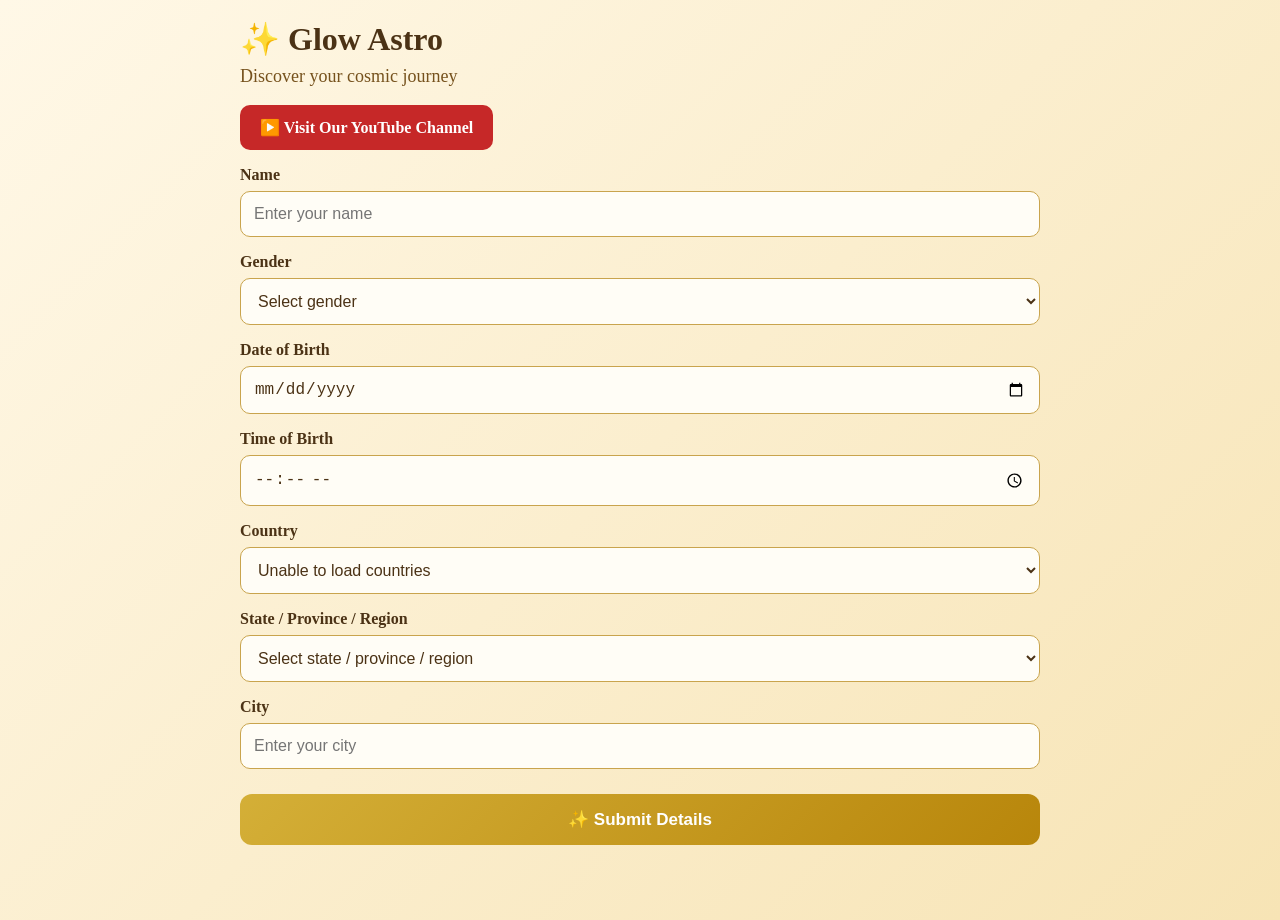
==== index.html @ 14ffb2c7 "Update index.html" ====
<!DOCTYPE html>
<html lang="en">

<head>
    <meta charset="UTF-8">

    <meta
        name="viewport"
        content="width=device-width, initial-scale=1.0"
    >

    <title>Glow Astro</title>

    <link rel="stylesheet" href="style.css">
</head>

<body>

<div class="container">

    <div class="glow-card">

        <h1>✨ Glow Astro</h1>

        <p class="subtitle">
            Discover your cosmic journey
        </p>

        <!-- YouTube -->

        <a
            href="https://www.youtube.com/@GlowAstro9"
            target="_blank"
            rel="noopener noreferrer"
            class="youtube-button"
        >
            ▶️ Visit Our YouTube Channel
        </a>


        <!-- FORM -->

        <form id="astroForm">

            <label for="name">Name</label>

            <input
                type="text"
                id="name"
                name="name"
                placeholder="Enter your name"
                required
            >


            <label for="gender">Gender</label>

            <select
                id="gender"
                name="gender"
                required
            >
                <option value="">Select gender</option>
                <option value="Male">Male</option>
                <option value="Female">Female</option>
                <option value="Other">Other</option>
            </select>


            <label for="date_of_birth">
                Date of Birth
            </label>

            <input
                type="date"
                id="date_of_birth"
                name="date_of_birth"
                required
            >


            <label for="time_of_birth">
                Time of Birth
            </label>

            <input
                type="time"
                id="time_of_birth"
                name="time_of_birth"
                required
            >


            <label for="country">
                Country
            </label>

            <select
                id="country"
                name="country"
                required
            >
                <option value="">
                    Loading countries...
                </option>
            </select>


            <label for="state">
                State / Province / Region
            </label>

            <select
                id="state"
                name="state"
                required
            >
                <option value="">
                    Select state / province / region
                </option>
            </select>


            <label for="city">
                City
            </label>

            <input
                type="text"
                id="city"
                name="city"
                placeholder="Enter your city"
                required
            >


            <button type="submit">
                ✨ Submit Details
            </button>

            <p id="message"></p>

        </form>

    </div>

</div>


<script src="script.js"></script>

</body>

</html>
---- style.css ----
* {
    box-sizing: border-box;
    margin: 0;
    padding: 0;
}

body {
    font-family: Georgia, serif;
    background: linear-gradient(135deg, #fff8e7, #f7e4b5);
    color: #4b3215;
    min-height: 100vh;
}

header {
    text-align: center;
    padding: 35px 20px 20px;
}

.logo {
    font-size: 42px;
    font-weight: bold;
    color: #b8860b;
}

.subtitle {
    margin-top: 8px;
    font-size: 18px;
    color: #76521d;
}

.container {
    width: 92%;
    max-width: 800px;
    margin: 20px auto 50px;
}

.card,
.about-card {
    background: rgba(255, 255, 255, 0.94);
    border: 1px solid #d8b45a;
    border-radius: 20px;
    padding: 30px;
    box-shadow: 0 8px 25px rgba(100, 70, 20, 0.15);
}

.about-card {
    margin-top: 30px;
    text-align: center;
}

h2 {
    color: #a87508;
    margin-bottom: 20px;
}

label {
    display: block;
    margin-top: 16px;
    margin-bottom: 7px;
    font-weight: bold;
}

input,
select {
    width: 100%;
    padding: 13px;
    border: 1px solid #c9a44d;
    border-radius: 10px;
    background: #fffdf6;
    font-size: 16px;
    color: #4b3215;
}

input:focus,
select:focus {
    outline: 2px solid #d4af37;
}

button {
    width: 100%;
    margin-top: 25px;
    padding: 15px;
    border: none;
    border-radius: 12px;
    background: linear-gradient(135deg, #d4af37, #b8860b);
    color: white;
    font-size: 17px;
    font-weight: bold;
    cursor: pointer;
}

button:hover {
    opacity: 0.9;
}

.success-message {
    display: none;
    margin-top: 20px;
    padding: 15px;
    border-radius: 12px;
    background: #e8f5e9;
    border: 1px solid #4caf50;
    color: #2e7d32;
    text-align: center;
    font-weight: bold;
}

.notice {
    margin-top: 15px;
    font-size: 13px;
    color: #76521d;
    text-align: center;
}

.channel-image {
    width: 150px;
    height: 150px;
    object-fit: cover;
    border-radius: 50%;
    border: 4px solid #d4af37;
    margin-bottom: 20px;
}

.about-card p {
    margin: 12px 0;
    line-height: 1.6;
}

.youtube-button {
    display: inline-block;
    margin-top: 18px;
    padding: 13px 20px;
    background: #c62828;
    color: white;
    text-decoration: none;
    border-radius: 10px;
    font-weight: bold;
}

footer {
    text-align: center;
    padding: 25px;
    color: #76521d;
    font-size: 14px;
}

@media (max-width: 600px) {
    .logo {
        font-size: 34px;
    }

    .card,
    .about-card {
        padding: 22px;
    }
}
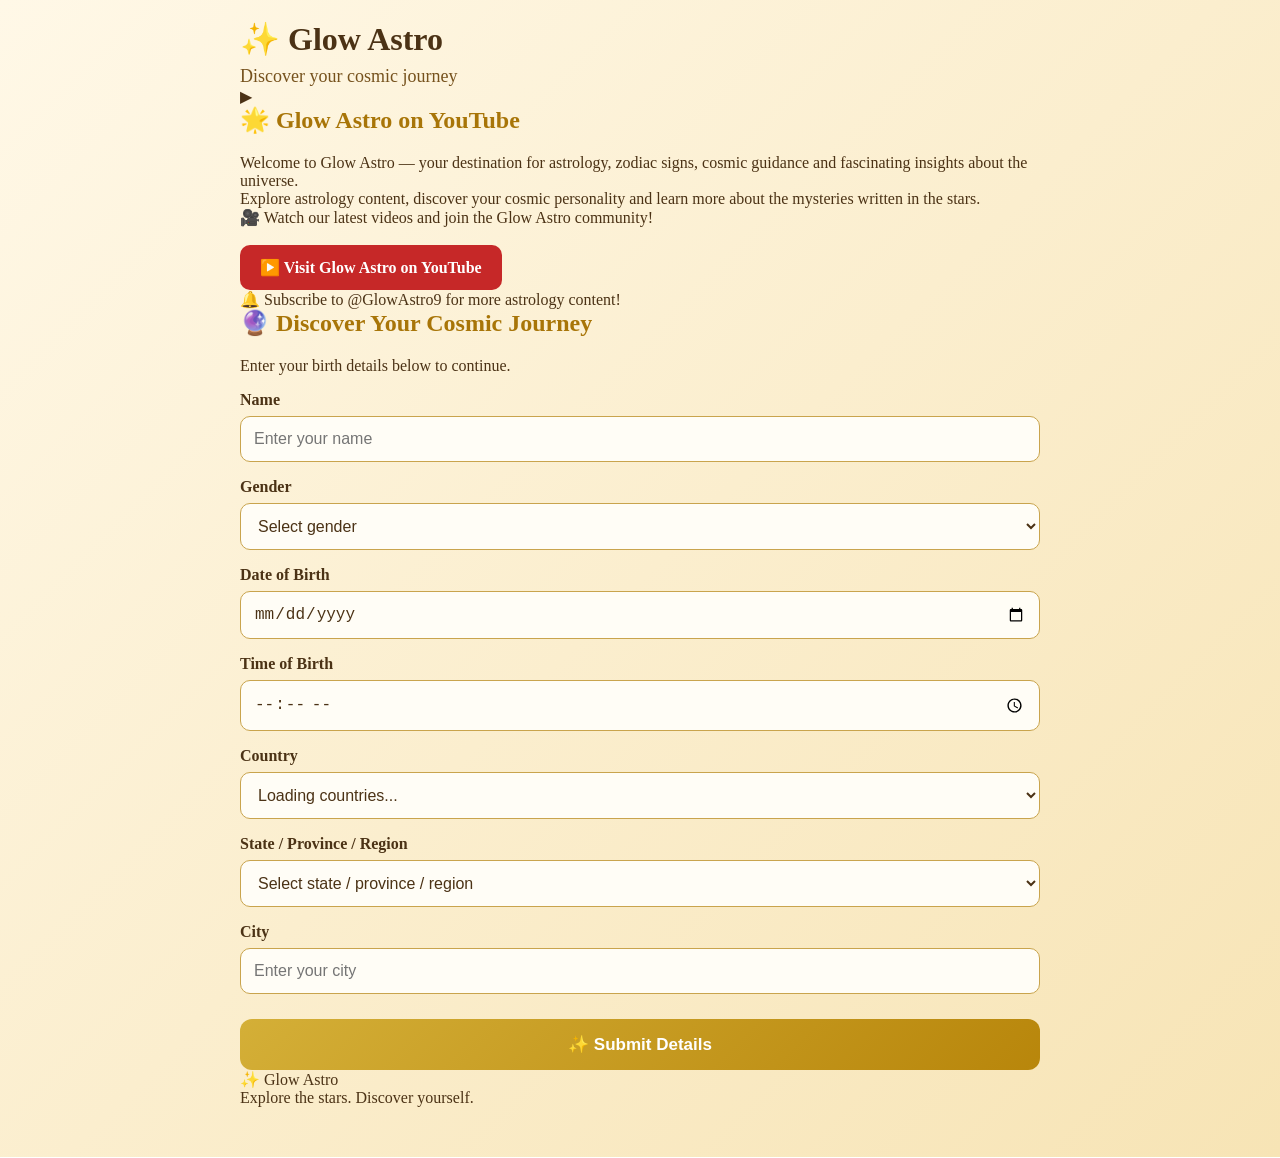
==== commit 043f4ed2: "Enhance index.html with structured comments and formatting Refactor HTML structure and improve reada" ====
--- a/index.html
+++ b/index.html
@@ -4,10 +4,7 @@
 <head>
     <meta charset="UTF-8">
 
-    <meta
-        name="viewport"
-        content="width=device-width, initial-scale=1.0"
-    >
+    <meta name="viewport" content="width=device-width, initial-scale=1.0">
 
     <title>Glow Astro</title>
 
@@ -19,6 +16,8 @@
 <div class="container">
 
     <div class="glow-card">
+
+        <!-- GLOW ASTRO HEADER -->
 
         <h1>✨ Glow Astro</h1>
 
@@ -26,23 +25,68 @@
             Discover your cosmic journey
         </p>
 
-        <!-- YouTube -->
-
-        <a
-            href="https://www.youtube.com/@GlowAstro9"
-            target="_blank"
-            rel="noopener noreferrer"
-            class="youtube-button"
-        >
-            ▶️ Visit Our YouTube Channel
-        </a>
-
-
-        <!-- FORM -->
+
+        <!-- YOUTUBE SECTION -->
+
+        <div class="youtube-section">
+
+            <div class="youtube-icon">
+                ▶
+            </div>
+
+            <h2>🌟 Glow Astro on YouTube</h2>
+
+            <p>
+                Welcome to Glow Astro — your destination for
+                astrology, zodiac signs, cosmic guidance and
+                fascinating insights about the universe.
+            </p>
+
+            <p>
+                Explore astrology content, discover your
+                cosmic personality and learn more about
+                the mysteries written in the stars.
+            </p>
+
+            <p class="youtube-message">
+                🎥 Watch our latest videos and join the
+                Glow Astro community!
+            </p>
+
+            <a
+                href="https://www.youtube.com/@GlowAstro9"
+                target="_blank"
+                rel="noopener noreferrer"
+                class="youtube-button"
+            >
+                ▶️ Visit Glow Astro on YouTube
+            </a>
+
+            <p class="subscribe-text">
+                🔔 Subscribe to @GlowAstro9 for more astrology content!
+            </p>
+
+        </div>
+
+
+        <!-- VISITOR FORM -->
+
+        <h2 class="form-title">
+            🔮 Discover Your Cosmic Journey
+        </h2>
+
+        <p class="form-description">
+            Enter your birth details below to continue.
+        </p>
+
 
         <form id="astroForm">
 
-            <label for="name">Name</label>
+            <!-- NAME -->
+
+            <label for="name">
+                Name
+            </label>
 
             <input
                 type="text"
@@ -53,19 +97,38 @@
             >
 
 
-            <label for="gender">Gender</label>
+            <!-- GENDER -->
+
+            <label for="gender">
+                Gender
+            </label>
 
             <select
                 id="gender"
                 name="gender"
                 required
             >
-                <option value="">Select gender</option>
-                <option value="Male">Male</option>
-                <option value="Female">Female</option>
-                <option value="Other">Other</option>
+
+                <option value="">
+                    Select gender
+                </option>
+
+                <option value="Male">
+                    Male
+                </option>
+
+                <option value="Female">
+                    Female
+                </option>
+
+                <option value="Other">
+                    Other
+                </option>
+
             </select>
 
+
+            <!-- DATE -->
 
             <label for="date_of_birth">
                 Date of Birth
@@ -79,6 +142,8 @@
             >
 
 
+            <!-- TIME -->
+
             <label for="time_of_birth">
                 Time of Birth
             </label>
@@ -91,6 +156,8 @@
             >
 
 
+            <!-- COUNTRY -->
+
             <label for="country">
                 Country
             </label>
@@ -100,11 +167,15 @@
                 name="country"
                 required
             >
+
                 <option value="">
                     Loading countries...
                 </option>
+
             </select>
 
+
+            <!-- STATE -->
 
             <label for="state">
                 State / Province / Region
@@ -115,11 +186,15 @@
                 name="state"
                 required
             >
+
                 <option value="">
                     Select state / province / region
                 </option>
+
             </select>
 
+
+            <!-- CITY -->
 
             <label for="city">
                 City
@@ -134,14 +209,35 @@
             >
 
 
-            <button type="submit">
+            <!-- SUBMIT -->
+
+            <button
+                type="submit"
+                class="submit-button"
+            >
                 ✨ Submit Details
             </button>
 
+
             <p id="message"></p>
 
         </form>
 
+
+        <!-- FOOTER -->
+
+        <div class="footer">
+
+            <p>
+                ✨ Glow Astro
+            </p>
+
+            <p>
+                Explore the stars. Discover yourself.
+            </p>
+
+        </div>
+
     </div>
 
 </div>
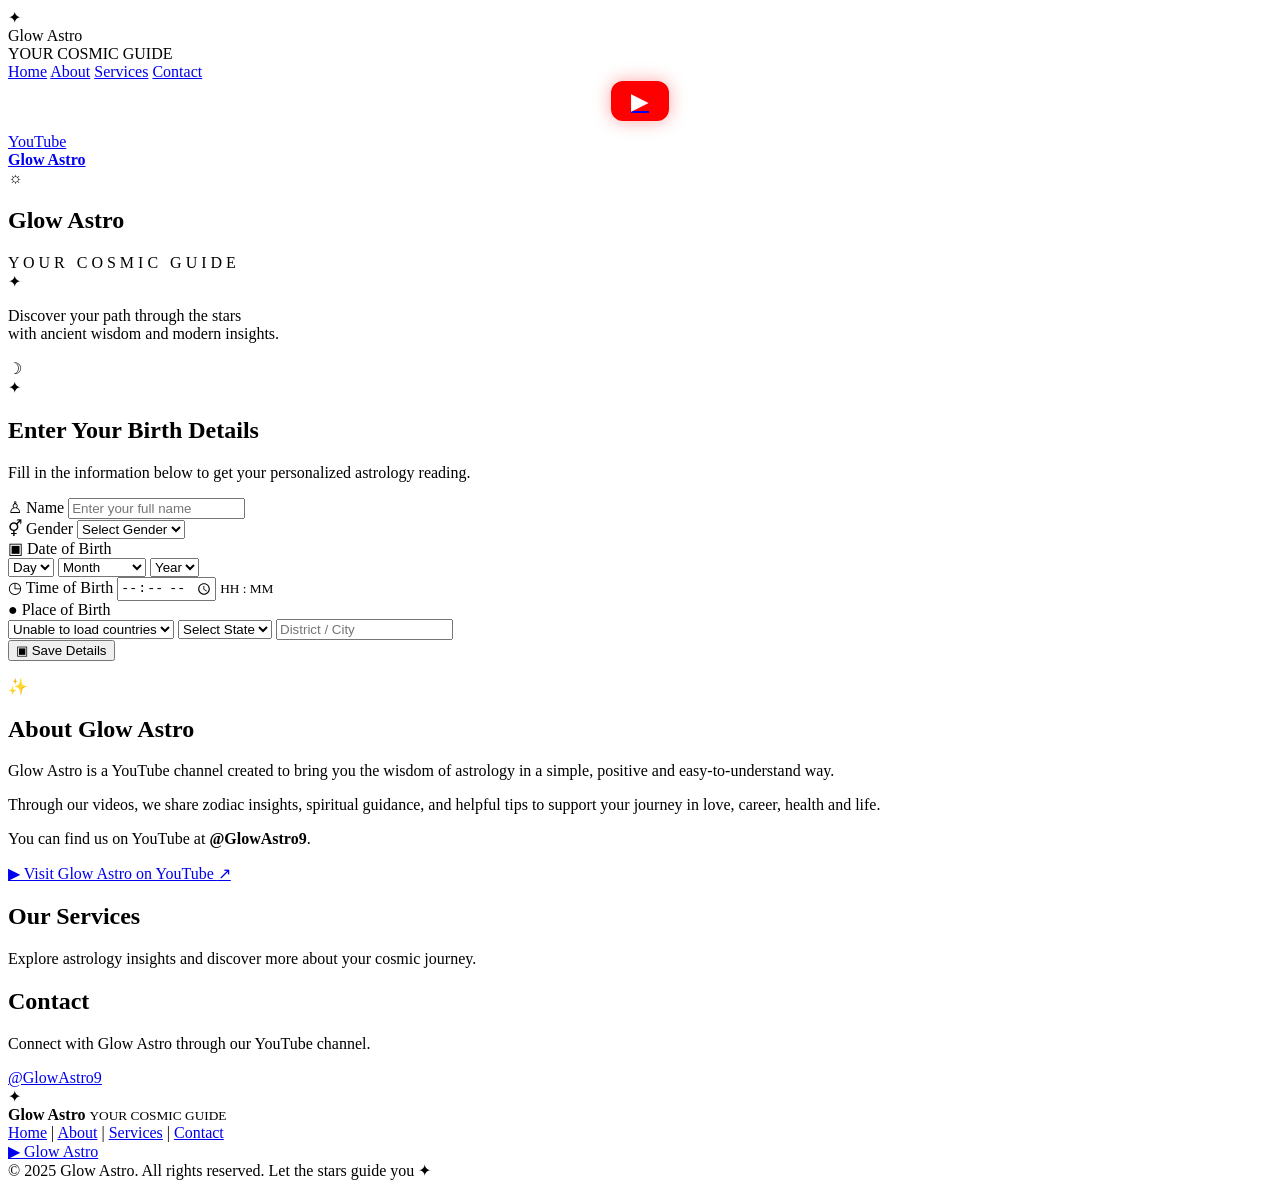
==== commit e38e4c56: "Update index.html" ====
--- a/index.html
+++ b/index.html
@@ -3,88 +3,123 @@
 
 <head>
     <meta charset="UTF-8">
-
     <meta name="viewport" content="width=device-width, initial-scale=1.0">
 
-    <title>Glow Astro</title>
+    <title>Glow Astro | Your Cosmic Guide</title>
 
     <link rel="stylesheet" href="style.css">
 </head>
 
 <body>
 
-<div class="container">
-
-    <div class="glow-card">
-
-        <!-- GLOW ASTRO HEADER -->
-
-        <h1>✨ Glow Astro</h1>
-
-        <p class="subtitle">
-            Discover your cosmic journey
+<!-- =========================
+     HEADER
+========================= -->
+
+<header class="header">
+
+    <div class="logo-area">
+
+        <div class="logo-star">✦</div>
+
+        <div>
+            <div class="logo-text">Glow Astro</div>
+            <div class="logo-subtitle">YOUR COSMIC GUIDE</div>
+        </div>
+
+    </div>
+
+
+    <nav class="navigation">
+
+        <a href="#home" class="active">Home</a>
+        <a href="#about">About</a>
+        <a href="#services">Services</a>
+        <a href="#contact">Contact</a>
+
+        <a
+            href="https://www.youtube.com/@GlowAstro9"
+            target="_blank"
+            rel="noopener noreferrer"
+            class="youtube-header"
+        >
+            <span class="youtube-icon">▶</span>
+
+            <span>
+                YouTube<br>
+                <strong>Glow Astro</strong>
+            </span>
+        </a>
+
+    </nav>
+
+</header>
+
+
+<!-- =========================
+     HERO
+========================= -->
+
+<section class="hero" id="home">
+
+    <div class="hero-decoration left">☼</div>
+
+    <div class="hero-content">
+
+        <h1>Glow Astro</h1>
+
+        <div class="hero-subtitle">
+            Y O U R &nbsp; C O S M I C &nbsp; G U I D E
+        </div>
+
+        <div class="gold-line">
+            <span></span>
+            ✦
+            <span></span>
+        </div>
+
+        <p>
+            Discover your path through the stars<br>
+            with ancient wisdom and modern insights.
         </p>
 
-
-        <!-- YOUTUBE SECTION -->
-
-        <div class="youtube-section">
-
-            <div class="youtube-icon">
-                ▶
-            </div>
-
-            <h2>🌟 Glow Astro on YouTube</h2>
-
-            <p>
-                Welcome to Glow Astro — your destination for
-                astrology, zodiac signs, cosmic guidance and
-                fascinating insights about the universe.
-            </p>
-
-            <p>
-                Explore astrology content, discover your
-                cosmic personality and learn more about
-                the mysteries written in the stars.
-            </p>
-
-            <p class="youtube-message">
-                🎥 Watch our latest videos and join the
-                Glow Astro community!
-            </p>
-
-            <a
-                href="https://www.youtube.com/@GlowAstro9"
-                target="_blank"
-                rel="noopener noreferrer"
-                class="youtube-button"
-            >
-                ▶️ Visit Glow Astro on YouTube
-            </a>
-
-            <p class="subscribe-text">
-                🔔 Subscribe to @GlowAstro9 for more astrology content!
-            </p>
-
-        </div>
-
-
-        <!-- VISITOR FORM -->
-
-        <h2 class="form-title">
-            🔮 Discover Your Cosmic Journey
-        </h2>
-
-        <p class="form-description">
-            Enter your birth details below to continue.
-        </p>
-
-
-        <form id="astroForm">
-
-            <!-- NAME -->
+    </div>
+
+    <div class="hero-decoration right">☽</div>
+
+</section>
+
+
+<!-- =========================
+     BIRTH DETAILS
+========================= -->
+
+<main>
+
+<section class="details-card">
+
+    <div class="section-title">
+
+        <span>✦</span>
+
+        <h2>Enter Your Birth Details</h2>
+
+    </div>
+
+    <p class="section-description">
+        Fill in the information below to get your personalized astrology reading.
+    </p>
+
+
+    <form id="astroForm">
+
+
+        <!-- NAME -->
+
+        <div class="form-group">
 
             <label for="name">
+                <span class="label-icon">♙</span>
                 Name
             </label>
 
@@ -92,14 +127,19 @@
                 type="text"
                 id="name"
                 name="name"
-                placeholder="Enter your name"
+                placeholder="Enter your full name"
                 required
             >
 
-
-            <!-- GENDER -->
+        </div>
+
+
+        <!-- GENDER -->
+
+        <div class="form-group">
 
             <label for="gender">
+                <span class="label-icon">⚥</span>
                 Gender
             </label>
 
@@ -110,7 +150,7 @@
             >
 
                 <option value="">
-                    Select gender
+                    Select Gender
                 </option>
 
                 <option value="Male">
@@ -127,25 +167,75 @@
 
             </select>
 
-
-            <!-- DATE -->
-
-            <label for="date_of_birth">
+        </div>
+
+
+        <!-- DATE OF BIRTH -->
+
+        <div class="form-group">
+
+            <label>
+                <span class="label-icon">▣</span>
                 Date of Birth
             </label>
 
-            <input
-                type="date"
-                id="date_of_birth"
-                name="date_of_birth"
-                required
-            >
-
-
-            <!-- TIME -->
+
+            <div class="date-row">
+
+                <select id="birth_day" required>
+
+                    <option value="">
+                        Day
+                    </option>
+
+                </select>
+
+
+                <select id="birth_month" required>
+
+                    <option value="">
+                        Month
+                    </option>
+
+                    <option value="01">January</option>
+                    <option value="02">February</option>
+                    <option value="03">March</option>
+                    <option value="04">April</option>
+                    <option value="05">May</option>
+                    <option value="06">June</option>
+                    <option value="07">July</option>
+                    <option value="08">August</option>
+                    <option value="09">September</option>
+                    <option value="10">October</option>
+                    <option value="11">November</option>
+                    <option value="12">December</option>
+
+                </select>
+
+
+                <select id="birth_year" required>
+
+                    <option value="">
+                        Year
+                    </option>
+
+                </select>
+
+            </div>
+
+        </div>
+
+
+        <!-- TIME OF BIRTH -->
+
+        <div class="form-group">
 
             <label for="time_of_birth">
+
+                <span class="label-icon">◷</span>
+
                 Time of Birth
+
             </label>
 
             <input
@@ -155,96 +245,262 @@
                 required
             >
 
-
-            <!-- COUNTRY -->
-
-            <label for="country">
-                Country
+            <small>
+                HH : MM
+            </small>
+
+        </div>
+
+
+        <!-- PLACE OF BIRTH -->
+
+        <div class="form-group">
+
+            <label>
+
+                <span class="label-icon">●</span>
+
+                Place of Birth
+
             </label>
 
-            <select
-                id="country"
-                name="country"
-                required
-            >
-
-                <option value="">
-                    Loading countries...
-                </option>
-
-            </select>
-
-
-            <!-- STATE -->
-
-            <label for="state">
-                State / Province / Region
-            </label>
-
-            <select
-                id="state"
-                name="state"
-                required
-            >
-
-                <option value="">
-                    Select state / province / region
-                </option>
-
-            </select>
-
-
-            <!-- CITY -->
-
-            <label for="city">
-                City
-            </label>
-
-            <input
-                type="text"
-                id="city"
-                name="city"
-                placeholder="Enter your city"
-                required
-            >
-
-
-            <!-- SUBMIT -->
-
-            <button
-                type="submit"
-                class="submit-button"
-            >
-                ✨ Submit Details
-            </button>
-
-
-            <p id="message"></p>
-
-        </form>
-
-
-        <!-- FOOTER -->
-
-        <div class="footer">
-
-            <p>
-                ✨ Glow Astro
-            </p>
-
-            <p>
-                Explore the stars. Discover yourself.
-            </p>
-
-        </div>
-
-    </div>
-
-</div>
+
+            <div class="place-row">
+
+
+                <!-- COUNTRY -->
+
+                <select
+                    id="country"
+                    name="country"
+                    required
+                >
+
+                    <option value="">
+                        Loading countries...
+                    </option>
+
+                </select>
+
+
+                <!-- STATE -->
+
+                <select
+                    id="state"
+                    name="state"
+                    required
+                >
+
+                    <option value="">
+                        Select State
+                    </option>
+
+                </select>
+
+
+                <!-- CITY -->
+
+                <input
+                    type="text"
+                    id="city"
+                    name="city"
+                    placeholder="District / City"
+                    required
+                >
+
+            </div>
+
+        </div>
+
+
+        <!-- SAVE -->
+
+        <button
+            type="submit"
+            class="save-button"
+        >
+
+            <span>▣</span>
+
+            Save Details
+
+        </button>
+
+
+        <p id="message"></p>
+
+
+    </form>
+
+</section>
+
+
+<!-- =========================
+     ABOUT
+========================= -->
+
+<section
+    class="about-card"
+    id="about"
+>
+
+    <div class="about-image">
+
+        <div class="portrait-circle">
+            <span>✨</span>
+        </div>
+
+    </div>
+
+
+    <div class="about-content">
+
+        <h2>
+            About Glow Astro
+        </h2>
+
+        <p>
+            Glow Astro is a YouTube channel created to bring you
+            the wisdom of astrology in a simple, positive and
+            easy-to-understand way.
+        </p>
+
+        <p>
+            Through our videos, we share zodiac insights,
+            spiritual guidance, and helpful tips to support
+            your journey in love, career, health and life.
+        </p>
+
+        <p>
+            You can find us on YouTube at
+            <strong>@GlowAstro9</strong>.
+        </p>
+
+
+        <a
+            href="https://www.youtube.com/@GlowAstro9"
+            target="_blank"
+            rel="noopener noreferrer"
+            class="about-youtube"
+        >
+
+            <span class="youtube-red">▶</span>
+
+            Visit Glow Astro on YouTube
+
+            <span>↗</span>
+
+        </a>
+
+    </div>
+
+</section>
+
+
+<!-- =========================
+     SERVICES
+========================= -->
+
+<section id="services" class="simple-section">
+
+    <h2>Our Services</h2>
+
+    <p>
+        Explore astrology insights and discover more about
+        your cosmic journey.
+    </p>
+
+</section>
+
+
+<!-- =========================
+     CONTACT
+========================= -->
+
+<section id="contact" class="simple-section">
+
+    <h2>Contact</h2>
+
+    <p>
+        Connect with Glow Astro through our YouTube channel.
+    </p>
+
+    <a
+        href="https://www.youtube.com/@GlowAstro9"
+        target="_blank"
+        rel="noopener noreferrer"
+    >
+        @GlowAstro9
+    </a>
+
+</section>
+
+</main>
+
+
+<!-- =========================
+     FOOTER
+========================= -->
+
+<footer>
+
+    <div class="footer-logo">
+
+        <span>✦</span>
+
+        <div>
+            <strong>Glow Astro</strong>
+            <small>YOUR COSMIC GUIDE</small>
+        </div>
+
+    </div>
+
+
+    <div class="footer-links">
+
+        <a href="#home">Home</a>
+        <span>|</span>
+
+        <a href="#about">About</a>
+        <span>|</span>
+
+        <a href="#services">Services</a>
+        <span>|</span>
+
+        <a href="#contact">Contact</a>
+
+    </div>
+
+
+    <a
+        href="https://www.youtube.com/@GlowAstro9"
+        target="_blank"
+        rel="noopener noreferrer"
+        class="footer-youtube"
+    >
+
+        <span>▶</span>
+
+        Glow Astro
+
+    </a>
+
+
+    <div class="copyright">
+
+        © 2025 Glow Astro. All rights reserved.
+
+        <span>
+            Let the stars guide you ✦
+        </span>
+
+    </div>
+
+</footer>
 
 
 <script src="script.js"></script>
 
 </body>
 
-</html>
+    </html>
--- a/style.css
+++ b/style.css
@@ -1,156 +1,142 @@
-* {
-    box-sizing: border-box;
-    margin: 0;
-    padding: 0;
+/* =========================
+   YOUTUBE SECTION
+========================= */
+
+.youtube-section {
+    margin: 25px 0;
+    padding: 22px;
+
+    border-radius: 18px;
+
+    background: rgba(255, 255, 255, 0.06);
+
+    border: 1px solid rgba(255, 217, 90, 0.35);
+
+    text-align: center;
+
+    box-shadow:
+        0 0 20px rgba(255, 217, 90, 0.12);
 }
 
-body {
-    font-family: Georgia, serif;
-    background: linear-gradient(135deg, #fff8e7, #f7e4b5);
-    color: #4b3215;
-    min-height: 100vh;
+.youtube-icon {
+    width: 58px;
+    height: 40px;
+
+    margin: 0 auto 12px;
+
+    display: flex;
+    align-items: center;
+    justify-content: center;
+
+    background: #ff0000;
+
+    border-radius: 12px;
+
+    color: white;
+
+    font-size: 23px;
+
+    box-shadow:
+        0 0 18px rgba(255, 0, 0, 0.35);
 }
 
-header {
-    text-align: center;
-    padding: 35px 20px 20px;
+.youtube-section h2 {
+    margin: 8px 0 12px;
+
+    color: #ffd95a;
+
+    font-size: 21px;
 }
 
-.logo {
-    font-size: 42px;
-    font-weight: bold;
-    color: #b8860b;
+.youtube-section p {
+    color: #ddd0ff;
+
+    line-height: 1.6;
+
+    font-size: 14px;
 }
 
-.subtitle {
-    margin-top: 8px;
-    font-size: 18px;
-    color: #76521d;
-}
+.youtube-message {
+    color: #f8df91 !important;
 
-.container {
-    width: 92%;
-    max-width: 800px;
-    margin: 20px auto 50px;
-}
-
-.card,
-.about-card {
-    background: rgba(255, 255, 255, 0.94);
-    border: 1px solid #d8b45a;
-    border-radius: 20px;
-    padding: 30px;
-    box-shadow: 0 8px 25px rgba(100, 70, 20, 0.15);
-}
-
-.about-card {
-    margin-top: 30px;
-    text-align: center;
-}
-
-h2 {
-    color: #a87508;
-    margin-bottom: 20px;
-}
-
-label {
-    display: block;
-    margin-top: 16px;
-    margin-bottom: 7px;
     font-weight: bold;
 }
 
-input,
-select {
+.youtube-button {
+    display: block;
+
     width: 100%;
+
+    margin-top: 18px;
+
     padding: 13px;
-    border: 1px solid #c9a44d;
-    border-radius: 10px;
-    background: #fffdf6;
+
+    border-radius: 12px;
+
+    background: #ff0000;
+
+    color: white;
+
+    text-decoration: none;
+
+    font-weight: bold;
+
     font-size: 16px;
-    color: #4b3215;
+
+    box-shadow:
+        0 0 18px rgba(255, 0, 0, 0.3);
+
+    transition: 0.2s;
 }
 
-input:focus,
-select:focus {
-    outline: 2px solid #d4af37;
-}
+.youtube-button:hover {
+    transform: translateY(-1px);
 
-button {
-    width: 100%;
-    margin-top: 25px;
-    padding: 15px;
-    border: none;
-    border-radius: 12px;
-    background: linear-gradient(135deg, #d4af37, #b8860b);
-    color: white;
-    font-size: 17px;
-    font-weight: bold;
-    cursor: pointer;
-}
-
-button:hover {
     opacity: 0.9;
 }
 
-.success-message {
-    display: none;
-    margin-top: 20px;
-    padding: 15px;
-    border-radius: 12px;
-    background: #e8f5e9;
-    border: 1px solid #4caf50;
-    color: #2e7d32;
-    text-align: center;
+.subscribe-text {
+    margin-bottom: 0;
+
+    color: #ffd95a !important;
+
     font-weight: bold;
 }
 
-.notice {
-    margin-top: 15px;
-    font-size: 13px;
-    color: #76521d;
+
+/* =========================
+   FORM TITLE
+========================= */
+
+.form-title {
     text-align: center;
+
+    color: #ffd95a;
+
+    margin-top: 30px;
 }
 
-.channel-image {
-    width: 150px;
-    height: 150px;
-    object-fit: cover;
-    border-radius: 50%;
-    border: 4px solid #d4af37;
-    margin-bottom: 20px;
+.form-description {
+    text-align: center;
+
+    color: #ddd0ff;
 }
 
-.about-card p {
-    margin: 12px 0;
-    line-height: 1.6;
+
+/* =========================
+   FOOTER
+========================= */
+
+.footer {
+    margin-top: 30px;
+
+    padding-top: 18px;
+
+    border-top: 1px solid rgba(255, 217, 90, 0.2);
+
+    text-align: center;
+
+    color: #bcaee0;
+
+    font-size: 13px;
 }
-
-.youtube-button {
-    display: inline-block;
-    margin-top: 18px;
-    padding: 13px 20px;
-    background: #c62828;
-    color: white;
-    text-decoration: none;
-    border-radius: 10px;
-    font-weight: bold;
-}
-
-footer {
-    text-align: center;
-    padding: 25px;
-    color: #76521d;
-    font-size: 14px;
-}
-
-@media (max-width: 600px) {
-    .logo {
-        font-size: 34px;
-    }
-
-    .card,
-    .about-card {
-        padding: 22px;
-    }
-}
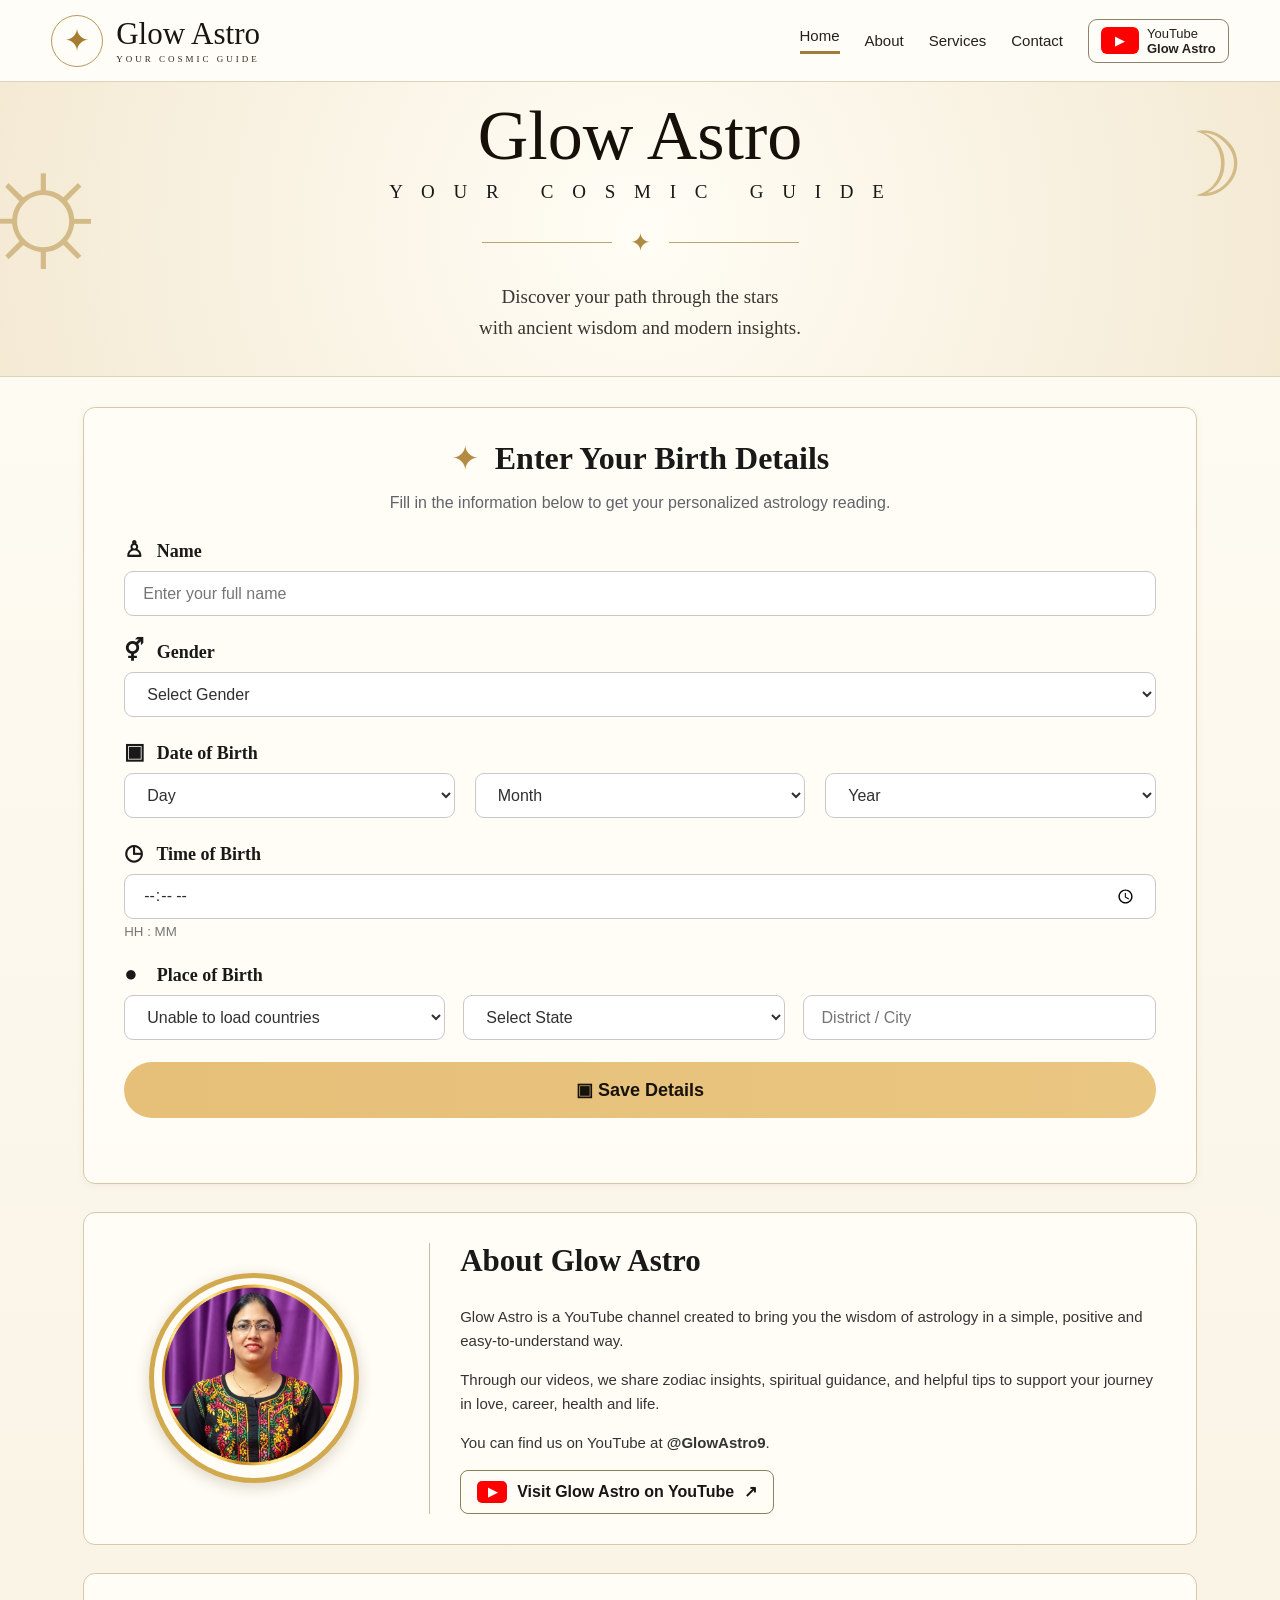
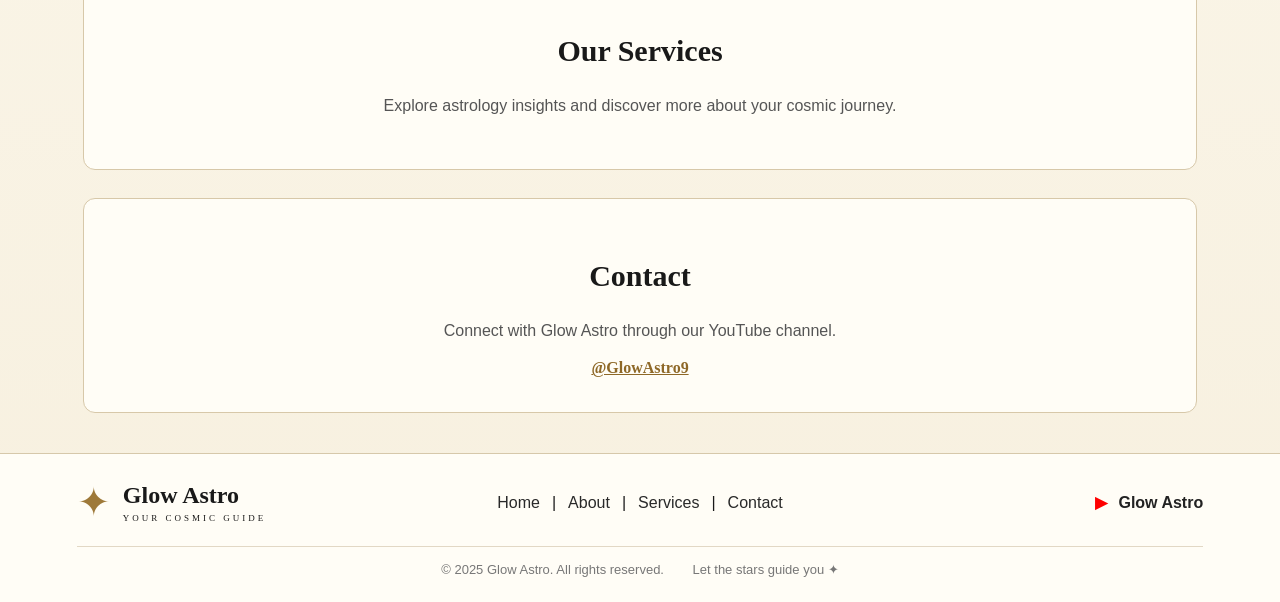
==== commit cc9e7932: "Refactor comments for clarity in index.html" ====
--- a/index.html
+++ b/index.html
@@ -12,10 +12,6 @@
 
 <body>
 
-<!-- =========================
-     HEADER
-========================= -->
-
 <header class="header">
 
     <div class="logo-area">
@@ -33,8 +29,11 @@
     <nav class="navigation">
 
         <a href="#home" class="active">Home</a>
+
         <a href="#about">About</a>
+
         <a href="#services">Services</a>
+
         <a href="#contact">Contact</a>
 
         <a
@@ -56,9 +55,7 @@
 </header>
 
 
-<!-- =========================
-     HERO
-========================= -->
+<!-- HERO -->
 
 <section class="hero" id="home">
 
@@ -90,11 +87,9 @@
 </section>
 
 
-<!-- =========================
-     BIRTH DETAILS
-========================= -->
-
 <main>
+
+<!-- BIRTH DETAILS -->
 
 <section class="details-card">
 
@@ -178,7 +173,6 @@
                 <span class="label-icon">▣</span>
                 Date of Birth
             </label>
-
 
             <div class="date-row">
 
@@ -226,7 +220,7 @@
         </div>
 
 
-        <!-- TIME OF BIRTH -->
+        <!-- TIME -->
 
         <div class="form-group">
 
@@ -252,7 +246,7 @@
         </div>
 
 
-        <!-- PLACE OF BIRTH -->
+        <!-- PLACE -->
 
         <div class="form-group">
 
@@ -266,9 +260,6 @@
 
 
             <div class="place-row">
-
-
-                <!-- COUNTRY -->
 
                 <select
                     id="country"
@@ -283,8 +274,6 @@
                 </select>
 
 
-                <!-- STATE -->
-
                 <select
                     id="state"
                     name="state"
@@ -297,8 +286,6 @@
 
                 </select>
 
-
-                <!-- CITY -->
 
                 <input
                     type="text"
@@ -329,15 +316,12 @@
 
         <p id="message"></p>
 
-
     </form>
 
 </section>
 
 
-<!-- =========================
-     ABOUT
-========================= -->
+<!-- ABOUT -->
 
 <section
     class="about-card"
@@ -346,9 +330,11 @@
 
     <div class="about-image">
 
-        <div class="portrait-circle">
-            <span>✨</span>
-        </div>
+        <img
+            src="about-photo.png"
+            alt="Glow Astro"
+            class="about-photo"
+        >
 
     </div>
 
@@ -397,11 +383,12 @@
 </section>
 
 
-<!-- =========================
-     SERVICES
-========================= -->
-
-<section id="services" class="simple-section">
+<!-- SERVICES -->
+
+<section
+    id="services"
+    class="simple-section"
+>
 
     <h2>Our Services</h2>
 
@@ -413,11 +400,12 @@
 </section>
 
 
-<!-- =========================
-     CONTACT
-========================= -->
-
-<section id="contact" class="simple-section">
+<!-- CONTACT -->
+
+<section
+    id="contact"
+    class="simple-section"
+>
 
     <h2>Contact</h2>
 
@@ -438,9 +426,7 @@
 </main>
 
 
-<!-- =========================
-     FOOTER
-========================= -->
+<!-- FOOTER -->
 
 <footer>
 
@@ -449,8 +435,13 @@
         <span>✦</span>
 
         <div>
+
             <strong>Glow Astro</strong>
-            <small>YOUR COSMIC GUIDE</small>
+
+            <small>
+                YOUR COSMIC GUIDE
+            </small>
+
         </div>
 
     </div>
@@ -503,4 +494,4 @@
 
 </body>
 
-    </html>
+            </html>
--- a/style.css
+++ b/style.css
@@ -1,125 +1,632 @@
+* {
+    box-sizing: border-box;
+}
+
+html {
+    scroll-behavior: smooth;
+}
+
+body {
+    margin: 0;
+    font-family: Georgia, "Times New Roman", serif;
+    color: #191919;
+
+    background:
+        linear-gradient(
+            180deg,
+            #fffdf6,
+            #f7f0df
+        );
+}
+
+
 /* =========================
-   YOUTUBE SECTION
+   HEADER
 ========================= */
 
-.youtube-section {
+.header {
+    min-height: 82px;
+
+    display: flex;
+    align-items: center;
+    justify-content: space-between;
+
+    padding: 10px 4%;
+
+    background: #fffdf7;
+
+    border-bottom: 1px solid #ded2b8;
+
+    position: sticky;
+    top: 0;
+    z-index: 100;
+}
+
+
+.logo-area {
+    display: flex;
+    align-items: center;
+    gap: 13px;
+}
+
+
+.logo-star {
+    width: 52px;
+    height: 52px;
+
+    display: flex;
+    align-items: center;
+    justify-content: center;
+
+    border: 1px solid #b99a5c;
+    border-radius: 50%;
+
+    color: #a67c32;
+    font-size: 31px;
+}
+
+
+.logo-text {
+    font-size: 31px;
+    line-height: 1;
+    color: #1b1510;
+}
+
+
+.logo-subtitle {
+    margin-top: 5px;
+
+    font-size: 9px;
+    letter-spacing: 3px;
+
+    color: #33291e;
+}
+
+
+/* =========================
+   NAVIGATION
+========================= */
+
+.navigation {
+    display: flex;
+    align-items: center;
+
+    gap: 25px;
+}
+
+
+.navigation a {
+    color: #24201c;
+
+    text-decoration: none;
+
+    font-family: Arial, sans-serif;
+
+    font-size: 15px;
+}
+
+
+.navigation a:hover {
+    color: #a17b3a;
+}
+
+
+.navigation .active {
+    border-bottom: 3px solid #a17b3a;
+    padding-bottom: 7px;
+}
+
+
+/* =========================
+   YOUTUBE HEADER
+========================= */
+
+.youtube-header {
+    display: flex !important;
+
+    align-items: center;
+
+    gap: 8px;
+
+    padding: 6px 12px;
+
+    border: 1px solid #8e826d;
+
+    border-radius: 9px;
+
+    font-size: 13px !important;
+}
+
+
+.youtube-icon {
+    display: inline-flex;
+
+    align-items: center;
+    justify-content: center;
+
+    width: 38px;
+    height: 27px;
+
+    background: #ff0000;
+
+    color: white;
+
+    border-radius: 6px;
+
+    font-size: 13px;
+}
+
+
+/* =========================
+   HERO
+========================= */
+
+.hero {
+    min-height: 295px;
+
+    display: flex;
+    align-items: center;
+    justify-content: center;
+
+    position: relative;
+
+    overflow: hidden;
+
+    background:
+        radial-gradient(
+            circle at center,
+            #fffdf5,
+            #f4ead4
+        );
+
+    border-bottom: 1px solid #dfd1b3;
+}
+
+
+.hero-content {
+    text-align: center;
+    z-index: 2;
+}
+
+
+.hero h1 {
+    margin: 0;
+
+    font-size: 70px;
+
+    font-weight: 500;
+
+    color: #160f0a;
+}
+
+
+.hero-subtitle {
+    margin-top: 5px;
+
+    letter-spacing: 7px;
+
+    font-size: 19px;
+}
+
+
+.gold-line {
+    display: flex;
+
+    align-items: center;
+    justify-content: center;
+
+    gap: 18px;
+
     margin: 25px 0;
-    padding: 22px;
-
-    border-radius: 18px;
-
-    background: rgba(255, 255, 255, 0.06);
-
-    border: 1px solid rgba(255, 217, 90, 0.35);
-
+
+    color: #ae8a43;
+
+    font-size: 25px;
+}
+
+
+.gold-line span {
+    width: 130px;
+    height: 1px;
+
+    background: #bda36c;
+}
+
+
+.hero p {
+    font-size: 19px;
+
+    line-height: 1.6;
+
+    color: #39352f;
+}
+
+
+.hero-decoration {
+    position: absolute;
+
+    color: #bd9a53;
+
+    opacity: 0.6;
+
+    font-size: 160px;
+}
+
+
+.hero-decoration.left {
+    left: -30px;
+    top: 30px;
+}
+
+
+.hero-decoration.right {
+    right: 35px;
+    top: 30px;
+
+    font-size: 90px;
+}
+
+
+/* =========================
+   MAIN
+========================= */
+
+main {
+    width: 87%;
+    max-width: 1120px;
+
+    margin: 30px auto;
+}
+
+
+/* =========================
+   DETAILS CARD
+========================= */
+
+.details-card {
+    padding: 30px 40px;
+
+    border: 1px solid #d7c8a9;
+
+    border-radius: 12px;
+
+    background:
+        rgba(255, 253, 246, 0.95);
+
+    box-shadow:
+        0 2px 8px rgba(91, 67, 28, 0.05);
+}
+
+
+.section-title {
+    display: flex;
+
+    align-items: center;
+    justify-content: center;
+
+    gap: 16px;
+}
+
+
+.section-title span {
+    color: #b48b42;
+
+    font-size: 34px;
+}
+
+
+.section-title h2 {
+    margin: 0;
+
+    font-size: 32px;
+}
+
+
+.section-description {
     text-align: center;
 
+    font-family: Arial, sans-serif;
+
+    color: #60636a;
+
+    margin-bottom: 25px;
+}
+
+
+.form-group {
+    margin-bottom: 22px;
+}
+
+
+.form-group label {
+    display: block;
+
+    margin-bottom: 8px;
+
+    font-size: 18px;
+
+    font-weight: bold;
+}
+
+
+.label-icon {
+    display: inline-block;
+
+    width: 28px;
+
+    font-size: 22px;
+}
+
+
+input,
+select {
+    width: 100%;
+
+    height: 45px;
+
+    padding: 0 18px;
+
+    border: 1px solid #c8c8c8;
+
+    border-radius: 9px;
+
+    background: #fff;
+
+    color: #303030;
+
+    font-size: 16px;
+
+    font-family: Arial, sans-serif;
+
+    outline: none;
+}
+
+
+input:focus,
+select:focus {
+    border-color: #b79558;
+
     box-shadow:
-        0 0 20px rgba(255, 217, 90, 0.12);
-}
-
-.youtube-icon {
-    width: 58px;
-    height: 40px;
-
-    margin: 0 auto 12px;
-
+        0 0 0 2px rgba(183, 149, 88, 0.12);
+}
+
+
+.date-row {
+    display: grid;
+
+    grid-template-columns:
+        1fr 1fr 1fr;
+
+    gap: 20px;
+}
+
+
+.form-group small {
+    display: block;
+
+    margin-top: 5px;
+
+    color: #777;
+
+    font-family: Arial, sans-serif;
+}
+
+
+.place-row {
+    display: grid;
+
+    grid-template-columns:
+        1fr 1fr 1.1fr;
+
+    gap: 18px;
+}
+
+
+.save-button {
+    width: 100%;
+
+    height: 56px;
+
+    border: none;
+
+    border-radius: 30px;
+
+    background:
+        linear-gradient(
+            90deg,
+            #e6bf78,
+            #e9c681
+        );
+
+    color: #17120c;
+
+    font-size: 18px;
+
+    font-weight: bold;
+
+    cursor: pointer;
+
+    transition: 0.2s;
+}
+
+
+.save-button:hover {
+    transform: translateY(-1px);
+
+    box-shadow:
+        0 5px 15px rgba(132, 94, 35, 0.15);
+}
+
+
+#message {
+    min-height: 20px;
+
+    text-align: center;
+
+    margin: 15px 0 0;
+
+    font-family: Arial, sans-serif;
+
+    font-weight: bold;
+}
+
+
+/* =========================
+   ABOUT
+========================= */
+
+.about-card {
+    display: grid;
+
+    grid-template-columns: 280px 1fr;
+
+    gap: 35px;
+
+    align-items: center;
+
+    margin-top: 28px;
+
+    padding: 30px;
+
+    border: 1px solid #d7c8a9;
+
+    border-radius: 12px;
+
+    background: #fffdf6;
+}
+
+
+.about-image {
     display: flex;
-    align-items: center;
+
     justify-content: center;
+    align-items: center;
+}
+
+
+/* YOUR PHOTO */
+
+.about-photo {
+    width: 210px;
+    height: 210px;
+
+    object-fit: cover;
+
+    border-radius: 50%;
+
+    border: 5px solid #d1a94e;
+
+    display: block;
+
+    box-shadow:
+        0 4px 15px rgba(80, 50, 10, 0.2);
+}
+
+
+.about-content {
+    border-left: 1px solid #cbbd9e;
+
+    padding-left: 30px;
+}
+
+
+.about-content h2 {
+    margin-top: 0;
+
+    font-size: 31px;
+}
+
+
+.about-content p {
+    font-family: Arial, sans-serif;
+
+    line-height: 1.6;
+
+    color: #343434;
+
+    font-size: 15px;
+}
+
+
+.about-youtube {
+    display: inline-flex;
+
+    align-items: center;
+
+    gap: 10px;
+
+    padding: 10px 16px;
+
+    border: 1px solid #8f805f;
+
+    border-radius: 8px;
+
+    color: #161616;
+
+    text-decoration: none;
+
+    font-family: Arial, sans-serif;
+
+    font-weight: bold;
+}
+
+
+.youtube-red {
+    display: inline-flex;
+
+    align-items: center;
+    justify-content: center;
+
+    width: 30px;
+    height: 22px;
 
     background: #ff0000;
 
+    border-radius: 5px;
+
+    color: white;
+
+    font-size: 12px;
+}
+
+
+/* =========================
+   SERVICES / CONTACT
+========================= */
+
+.simple-section {
+    margin-top: 28px;
+
+    padding: 35px;
+
+    text-align: center;
+
+    border: 1px solid #d7c8a9;
+
     border-radius: 12px;
 
-    color: white;
-
-    font-size: 23px;
-
-    box-shadow:
-        0 0 18px rgba(255, 0, 0, 0.35);
-}
-
-.youtube-section h2 {
-    margin: 8px 0 12px;
-
-    color: #ffd95a;
-
-    font-size: 21px;
-}
-
-.youtube-section p {
-    color: #ddd0ff;
+    background: #fffdf6;
+}
+
+
+.simple-section h2 {
+    font-size: 30px;
+}
+
+
+.simple-section p {
+    font-family: Arial, sans-serif;
+
+    color: #555;
 
     line-height: 1.6;
-
-    font-size: 14px;
-}
-
-.youtube-message {
-    color: #f8df91 !important;
+}
+
+
+.simple-section a {
+    color: #8e6827;
 
     font-weight: bold;
-}
-
-.youtube-button {
-    display: block;
-
-    width: 100%;
-
-    margin-top: 18px;
-
-    padding: 13px;
-
-    border-radius: 12px;
-
-    background: #ff0000;
-
-    color: white;
-
-    text-decoration: none;
-
-    font-weight: bold;
-
-    font-size: 16px;
-
-    box-shadow:
-        0 0 18px rgba(255, 0, 0, 0.3);
-
-    transition: 0.2s;
-}
-
-.youtube-button:hover {
-    transform: translateY(-1px);
-
-    opacity: 0.9;
-}
-
-.subscribe-text {
-    margin-bottom: 0;
-
-    color: #ffd95a !important;
-
-    font-weight: bold;
-}
-
-
-/* =========================
-   FORM TITLE
-========================= */
-
-.form-title {
-    text-align: center;
-
-    color: #ffd95a;
-
-    margin-top: 30px;
-}
-
-.form-description {
-    text-align: center;
-
-    color: #ddd0ff;
 }
 
 
@@ -127,16 +634,481 @@
    FOOTER
 ========================= */
 
-.footer {
-    margin-top: 30px;
-
-    padding-top: 18px;
-
-    border-top: 1px solid rgba(255, 217, 90, 0.2);
+footer {
+    margin-top: 40px;
+
+    padding: 25px 6%;
+
+    display: grid;
+
+    grid-template-columns:
+        1fr 1fr 1fr;
+
+    align-items: center;
+
+    gap: 20px;
+
+    border-top: 1px solid #d6c8aa;
+
+    background: #fffdf6;
+}
+
+
+.footer-logo {
+    display: flex;
+
+    align-items: center;
+
+    gap: 12px;
+}
+
+
+.footer-logo > span {
+    font-size: 40px;
+
+    color: #9e7939;
+}
+
+
+.footer-logo strong {
+    display: block;
+
+    font-size: 24px;
+}
+
+
+.footer-logo small {
+    display: block;
+
+    margin-top: 4px;
+
+    letter-spacing: 3px;
+
+    font-size: 9px;
+}
+
+
+.footer-links {
+    display: flex;
+
+    justify-content: center;
+
+    gap: 12px;
+
+    font-family: Arial, sans-serif;
+}
+
+
+.footer-links a {
+    color: #292929;
+
+    text-decoration: none;
+}
+
+
+.footer-youtube {
+    justify-self: end;
+
+    color: #222;
+
+    text-decoration: none;
+
+    font-family: Arial, sans-serif;
+
+    font-weight: bold;
+}
+
+
+.footer-youtube span {
+    color: #ff0000;
+
+    margin-right: 7px;
+}
+
+
+.copyright {
+    grid-column: 1 / -1;
+
+    padding-top: 15px;
+
+    border-top: 1px solid #e2d8c5;
 
     text-align: center;
 
-    color: #bcaee0;
+    color: #777;
+
+    font-family: Arial, sans-serif;
 
     font-size: 13px;
 }
+
+
+.copyright span {
+    margin-left: 25px;
+}
+
+
+/* ==================================================
+   PHONE VIEW
+   SMALLER HEADER
+================================================== */
+
+@media (max-width: 800px) {
+
+    .header {
+
+        min-height: auto;
+
+        padding: 7px 10px;
+
+        display: flex;
+
+        flex-direction: column;
+
+        gap: 7px;
+
+    }
+
+
+    /* Smaller Glow Astro logo */
+
+    .logo-area {
+
+        gap: 8px;
+
+    }
+
+
+    .logo-star {
+
+        width: 38px;
+        height: 38px;
+
+        font-size: 22px;
+
+    }
+
+
+    .logo-text {
+
+        font-size: 22px;
+
+    }
+
+
+    .logo-subtitle {
+
+        margin-top: 3px;
+
+        font-size: 6px;
+
+        letter-spacing: 2px;
+
+    }
+
+
+    /* Compact navigation */
+
+    .navigation {
+
+        width: 100%;
+
+        display: flex;
+
+        align-items: center;
+
+        justify-content: center;
+
+        gap: 10px;
+
+        flex-wrap: nowrap;
+
+    }
+
+
+    .navigation a {
+
+        font-size: 11px;
+
+        white-space: nowrap;
+
+    }
+
+
+    .navigation .active {
+
+        border-bottom-width: 2px;
+
+        padding-bottom: 3px;
+
+    }
+
+
+    /* Smaller YouTube button */
+
+    .youtube-header {
+
+        gap: 5px;
+
+        padding: 4px 7px;
+
+        border-radius: 6px;
+
+        font-size: 8px !important;
+
+        line-height: 1.1;
+
+    }
+
+
+    .youtube-icon {
+
+        width: 25px;
+
+        height: 18px;
+
+        border-radius: 4px;
+
+        font-size: 9px;
+
+    }
+
+
+    /* Smaller hero */
+
+    .hero {
+
+        min-height: 240px;
+
+    }
+
+
+    .hero h1 {
+
+        font-size: 45px;
+
+    }
+
+
+    .hero-subtitle {
+
+        font-size: 12px;
+
+        letter-spacing: 4px;
+
+    }
+
+
+    .hero p {
+
+        font-size: 15px;
+
+    }
+
+
+    .gold-line {
+
+        margin: 17px 0;
+
+        gap: 10px;
+
+    }
+
+
+    .gold-line span {
+
+        width: 70px;
+
+    }
+
+
+    .hero-decoration {
+
+        font-size: 90px;
+
+    }
+
+
+    .hero-decoration.right {
+
+        font-size: 60px;
+
+        right: 5px;
+
+    }
+
+
+    main {
+
+        width: 94%;
+
+    }
+
+
+    .details-card {
+
+        padding: 25px 18px;
+
+    }
+
+
+    .section-title h2 {
+
+        font-size: 25px;
+
+    }
+
+
+    .section-title span {
+
+        font-size: 25px;
+
+    }
+
+
+    .date-row,
+    .place-row {
+
+        grid-template-columns: 1fr;
+
+        gap: 12px;
+
+    }
+
+
+    .about-card {
+
+        grid-template-columns: 1fr;
+
+        text-align: center;
+
+    }
+
+
+    .about-content {
+
+        border-left: none;
+
+        border-top: 1px solid #cbbd9e;
+
+        padding-left: 0;
+
+        padding-top: 25px;
+
+    }
+
+
+    footer {
+
+        grid-template-columns: 1fr;
+
+        text-align: center;
+
+    }
+
+
+    .footer-logo,
+    .footer-youtube {
+
+        justify-self: center;
+
+    }
+
+
+    .footer-links {
+
+        flex-wrap: wrap;
+
+    }
+
+
+    .copyright span {
+
+        display: block;
+
+        margin: 8px 0 0;
+
+    }
+
+}
+
+
+/* ==================================================
+   VERY SMALL PHONES
+================================================== */
+
+@media (max-width: 400px) {
+
+    .header {
+
+        padding: 6px 7px;
+
+        gap: 5px;
+
+    }
+
+
+    .logo-star {
+
+        width: 32px;
+        height: 32px;
+
+        font-size: 18px;
+
+    }
+
+
+    .logo-text {
+
+        font-size: 19px;
+
+    }
+
+
+    .logo-subtitle {
+
+        font-size: 5px;
+
+        letter-spacing: 1.5px;
+
+    }
+
+
+    .navigation {
+
+        gap: 7px;
+
+    }
+
+
+    .navigation a {
+
+        font-size: 9px;
+
+    }
+
+
+    .youtube-header {
+
+        padding: 3px 5px;
+
+    }
+
+
+    .youtube-header strong {
+
+        font-size: 8px;
+
+    }
+
+
+    .youtube-icon {
+
+        width: 22px;
+        height: 16px;
+
+        font-size: 8px;
+
+    }
+
+}
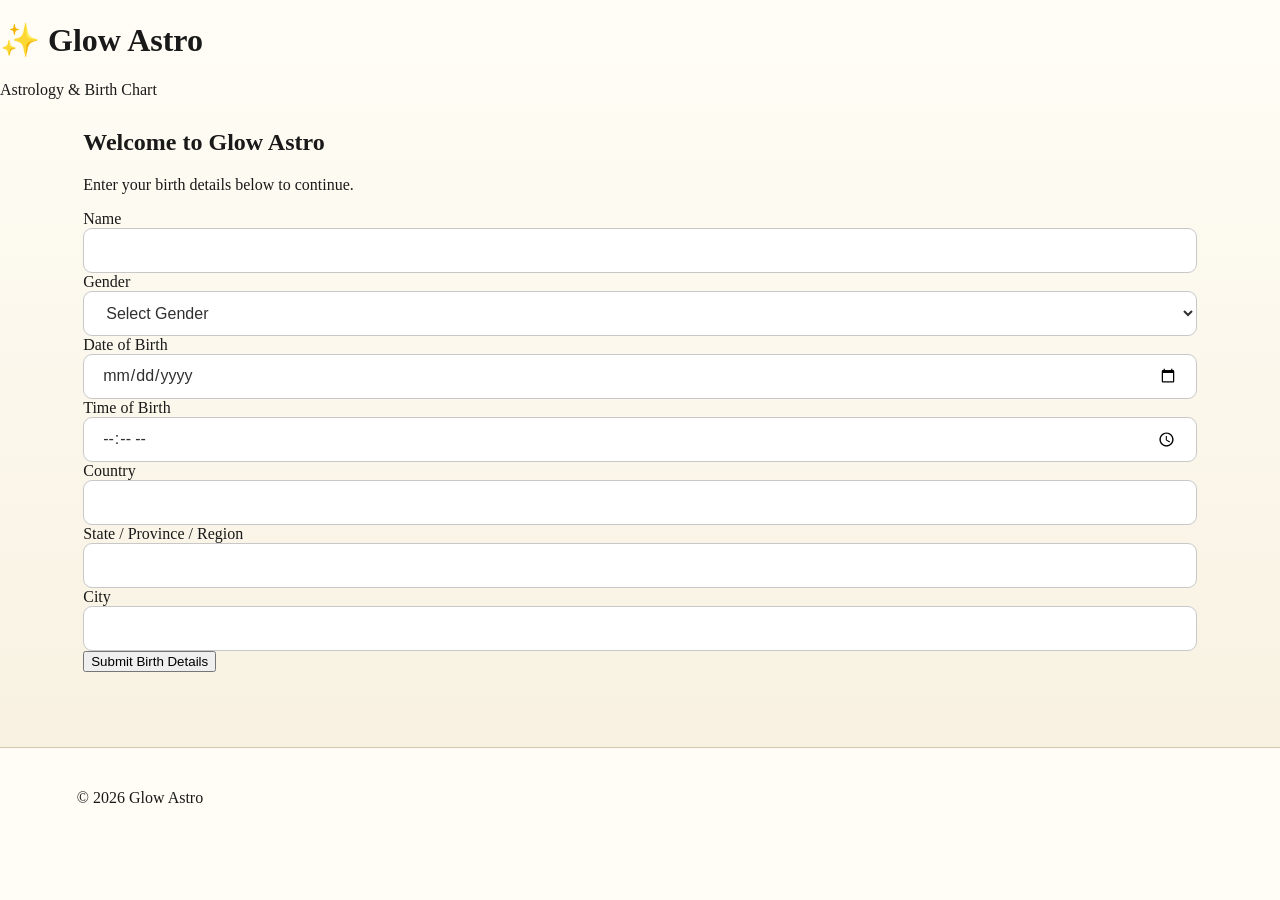
==== commit 3cf6b503: "Update index.html" ====
--- a/index.html
+++ b/index.html
@@ -1,237 +1,91 @@
 <!DOCTYPE html>
 <html lang="en">
-
 <head>
     <meta charset="UTF-8">
+
     <meta name="viewport" content="width=device-width, initial-scale=1.0">
 
-    <title>Glow Astro | Your Cosmic Guide</title>
+    <title>Glow Astro – Astrology & Birth Chart</title>
+
+    <meta
+        name="description"
+        content="Glow Astro is an astrology website for submitting birth details and exploring astrology and birth chart information."
+    >
+
+    <meta
+        name="keywords"
+        content="Glow Astro, astrology, birth chart, horoscope, astrology chart"
+    >
+
+    <meta name="robots" content="index, follow">
+
+    <!-- Google Search Console verification -->
+    <meta
+        name="google-site-verification"
+        content="ScKnuP52v5SEKenP4W8SBLiTqxdD8tIh0q21a6-_1A"
+    >
+
+    <meta property="og:title" content="Glow Astro – Astrology & Birth Chart">
+    <meta
+        property="og:description"
+        content="Welcome to Glow Astro. Submit your birth details for astrology and birth chart information."
+    >
+    <meta property="og:type" content="website">
+    <meta property="og:url" content="https://glow-astro.onrender.com/">
+
+    <link rel="canonical" href="https://glow-astro.onrender.com/">
 
     <link rel="stylesheet" href="style.css">
 </head>
 
 <body>
 
-<header class="header">
+    <header>
+        <h1>✨ Glow Astro</h1>
+        <p>Astrology & Birth Chart</p>
+    </header>
 
-    <div class="logo-area">
+    <main>
 
-        <div class="logo-star">✦</div>
+        <section>
+            <h2>Welcome to Glow Astro</h2>
 
-        <div>
-            <div class="logo-text">Glow Astro</div>
-            <div class="logo-subtitle">YOUR COSMIC GUIDE</div>
-        </div>
+            <p>
+                Enter your birth details below to continue.
+            </p>
+        </section>
 
-    </div>
+        <form id="astroForm">
 
-
-    <nav class="navigation">
-
-        <a href="#home" class="active">Home</a>
-
-        <a href="#about">About</a>
-
-        <a href="#services">Services</a>
-
-        <a href="#contact">Contact</a>
-
-        <a
-            href="https://www.youtube.com/@GlowAstro9"
-            target="_blank"
-            rel="noopener noreferrer"
-            class="youtube-header"
-        >
-            <span class="youtube-icon">▶</span>
-
-            <span>
-                YouTube<br>
-                <strong>Glow Astro</strong>
-            </span>
-        </a>
-
-    </nav>
-
-</header>
-
-
-<!-- HERO -->
-
-<section class="hero" id="home">
-
-    <div class="hero-decoration left">☼</div>
-
-    <div class="hero-content">
-
-        <h1>Glow Astro</h1>
-
-        <div class="hero-subtitle">
-            Y O U R &nbsp; C O S M I C &nbsp; G U I D E
-        </div>
-
-        <div class="gold-line">
-            <span></span>
-            ✦
-            <span></span>
-        </div>
-
-        <p>
-            Discover your path through the stars<br>
-            with ancient wisdom and modern insights.
-        </p>
-
-    </div>
-
-    <div class="hero-decoration right">☽</div>
-
-</section>
-
-
-<main>
-
-<!-- BIRTH DETAILS -->
-
-<section class="details-card">
-
-    <div class="section-title">
-
-        <span>✦</span>
-
-        <h2>Enter Your Birth Details</h2>
-
-    </div>
-
-    <p class="section-description">
-        Fill in the information below to get your personalized astrology reading.
-    </p>
-
-
-    <form id="astroForm">
-
-
-        <!-- NAME -->
-
-        <div class="form-group">
-
-            <label for="name">
-                <span class="label-icon">♙</span>
-                Name
-            </label>
-
+            <label for="name">Name</label>
             <input
                 type="text"
                 id="name"
                 name="name"
-                placeholder="Enter your full name"
                 required
             >
 
-        </div>
-
-
-        <!-- GENDER -->
-
-        <div class="form-group">
-
-            <label for="gender">
-                <span class="label-icon">⚥</span>
-                Gender
-            </label>
-
+            <label for="gender">Gender</label>
             <select
                 id="gender"
                 name="gender"
                 required
             >
-
-                <option value="">
-                    Select Gender
-                </option>
-
-                <option value="Male">
-                    Male
-                </option>
-
-                <option value="Female">
-                    Female
-                </option>
-
-                <option value="Other">
-                    Other
-                </option>
-
+                <option value="">Select Gender</option>
+                <option value="Male">Male</option>
+                <option value="Female">Female</option>
+                <option value="Other">Other</option>
             </select>
 
-        </div>
+            <label for="date_of_birth">Date of Birth</label>
+            <input
+                type="date"
+                id="date_of_birth"
+                name="date_of_birth"
+                required
+            >
 
-
-        <!-- DATE OF BIRTH -->
-
-        <div class="form-group">
-
-            <label>
-                <span class="label-icon">▣</span>
-                Date of Birth
-            </label>
-
-            <div class="date-row">
-
-                <select id="birth_day" required>
-
-                    <option value="">
-                        Day
-                    </option>
-
-                </select>
-
-
-                <select id="birth_month" required>
-
-                    <option value="">
-                        Month
-                    </option>
-
-                    <option value="01">January</option>
-                    <option value="02">February</option>
-                    <option value="03">March</option>
-                    <option value="04">April</option>
-                    <option value="05">May</option>
-                    <option value="06">June</option>
-                    <option value="07">July</option>
-                    <option value="08">August</option>
-                    <option value="09">September</option>
-                    <option value="10">October</option>
-                    <option value="11">November</option>
-                    <option value="12">December</option>
-
-                </select>
-
-
-                <select id="birth_year" required>
-
-                    <option value="">
-                        Year
-                    </option>
-
-                </select>
-
-            </div>
-
-        </div>
-
-
-        <!-- TIME -->
-
-        <div class="form-group">
-
-            <label for="time_of_birth">
-
-                <span class="label-icon">◷</span>
-
-                Time of Birth
-
-            </label>
-
+            <label for="time_of_birth">Time of Birth</label>
             <input
                 type="time"
                 id="time_of_birth"
@@ -239,259 +93,45 @@
                 required
             >
 
-            <small>
-                HH : MM
-            </small>
+            <label for="country">Country</label>
+            <input
+                type="text"
+                id="country"
+                name="country"
+                required
+            >
 
-        </div>
+            <label for="state">State / Province / Region</label>
+            <input
+                type="text"
+                id="state"
+                name="state"
+                required
+            >
 
+            <label for="city">City</label>
+            <input
+                type="text"
+                id="city"
+                name="city"
+                required
+            >
 
-        <!-- PLACE -->
+            <button type="submit">
+                Submit Birth Details
+            </button>
 
-        <div class="form-group">
+            <p id="message"></p>
 
-            <label>
+        </form>
 
-                <span class="label-icon">●</span>
+    </main>
 
-                Place of Birth
+    <footer>
+        <p>© 2026 Glow Astro</p>
+    </footer>
 
-            </label>
-
-
-            <div class="place-row">
-
-                <select
-                    id="country"
-                    name="country"
-                    required
-                >
-
-                    <option value="">
-                        Loading countries...
-                    </option>
-
-                </select>
-
-
-                <select
-                    id="state"
-                    name="state"
-                    required
-                >
-
-                    <option value="">
-                        Select State
-                    </option>
-
-                </select>
-
-
-                <input
-                    type="text"
-                    id="city"
-                    name="city"
-                    placeholder="District / City"
-                    required
-                >
-
-            </div>
-
-        </div>
-
-
-        <!-- SAVE -->
-
-        <button
-            type="submit"
-            class="save-button"
-        >
-
-            <span>▣</span>
-
-            Save Details
-
-        </button>
-
-
-        <p id="message"></p>
-
-    </form>
-
-</section>
-
-
-<!-- ABOUT -->
-
-<section
-    class="about-card"
-    id="about"
->
-
-    <div class="about-image">
-
-        <img
-            src="about-photo.png"
-            alt="Glow Astro"
-            class="about-photo"
-        >
-
-    </div>
-
-
-    <div class="about-content">
-
-        <h2>
-            About Glow Astro
-        </h2>
-
-        <p>
-            Glow Astro is a YouTube channel created to bring you
-            the wisdom of astrology in a simple, positive and
-            easy-to-understand way.
-        </p>
-
-        <p>
-            Through our videos, we share zodiac insights,
-            spiritual guidance, and helpful tips to support
-            your journey in love, career, health and life.
-        </p>
-
-        <p>
-            You can find us on YouTube at
-            <strong>@GlowAstro9</strong>.
-        </p>
-
-
-        <a
-            href="https://www.youtube.com/@GlowAstro9"
-            target="_blank"
-            rel="noopener noreferrer"
-            class="about-youtube"
-        >
-
-            <span class="youtube-red">▶</span>
-
-            Visit Glow Astro on YouTube
-
-            <span>↗</span>
-
-        </a>
-
-    </div>
-
-</section>
-
-
-<!-- SERVICES -->
-
-<section
-    id="services"
-    class="simple-section"
->
-
-    <h2>Our Services</h2>
-
-    <p>
-        Explore astrology insights and discover more about
-        your cosmic journey.
-    </p>
-
-</section>
-
-
-<!-- CONTACT -->
-
-<section
-    id="contact"
-    class="simple-section"
->
-
-    <h2>Contact</h2>
-
-    <p>
-        Connect with Glow Astro through our YouTube channel.
-    </p>
-
-    <a
-        href="https://www.youtube.com/@GlowAstro9"
-        target="_blank"
-        rel="noopener noreferrer"
-    >
-        @GlowAstro9
-    </a>
-
-</section>
-
-</main>
-
-
-<!-- FOOTER -->
-
-<footer>
-
-    <div class="footer-logo">
-
-        <span>✦</span>
-
-        <div>
-
-            <strong>Glow Astro</strong>
-
-            <small>
-                YOUR COSMIC GUIDE
-            </small>
-
-        </div>
-
-    </div>
-
-
-    <div class="footer-links">
-
-        <a href="#home">Home</a>
-        <span>|</span>
-
-        <a href="#about">About</a>
-        <span>|</span>
-
-        <a href="#services">Services</a>
-        <span>|</span>
-
-        <a href="#contact">Contact</a>
-
-    </div>
-
-
-    <a
-        href="https://www.youtube.com/@GlowAstro9"
-        target="_blank"
-        rel="noopener noreferrer"
-        class="footer-youtube"
-    >
-
-        <span>▶</span>
-
-        Glow Astro
-
-    </a>
-
-
-    <div class="copyright">
-
-        © 2025 Glow Astro. All rights reserved.
-
-        <span>
-            Let the stars guide you ✦
-        </span>
-
-    </div>
-
-</footer>
-
-
-<script src="script.js"></script>
+    <script src="script.js"></script>
 
 </body>
-
-            </html>
+</html>
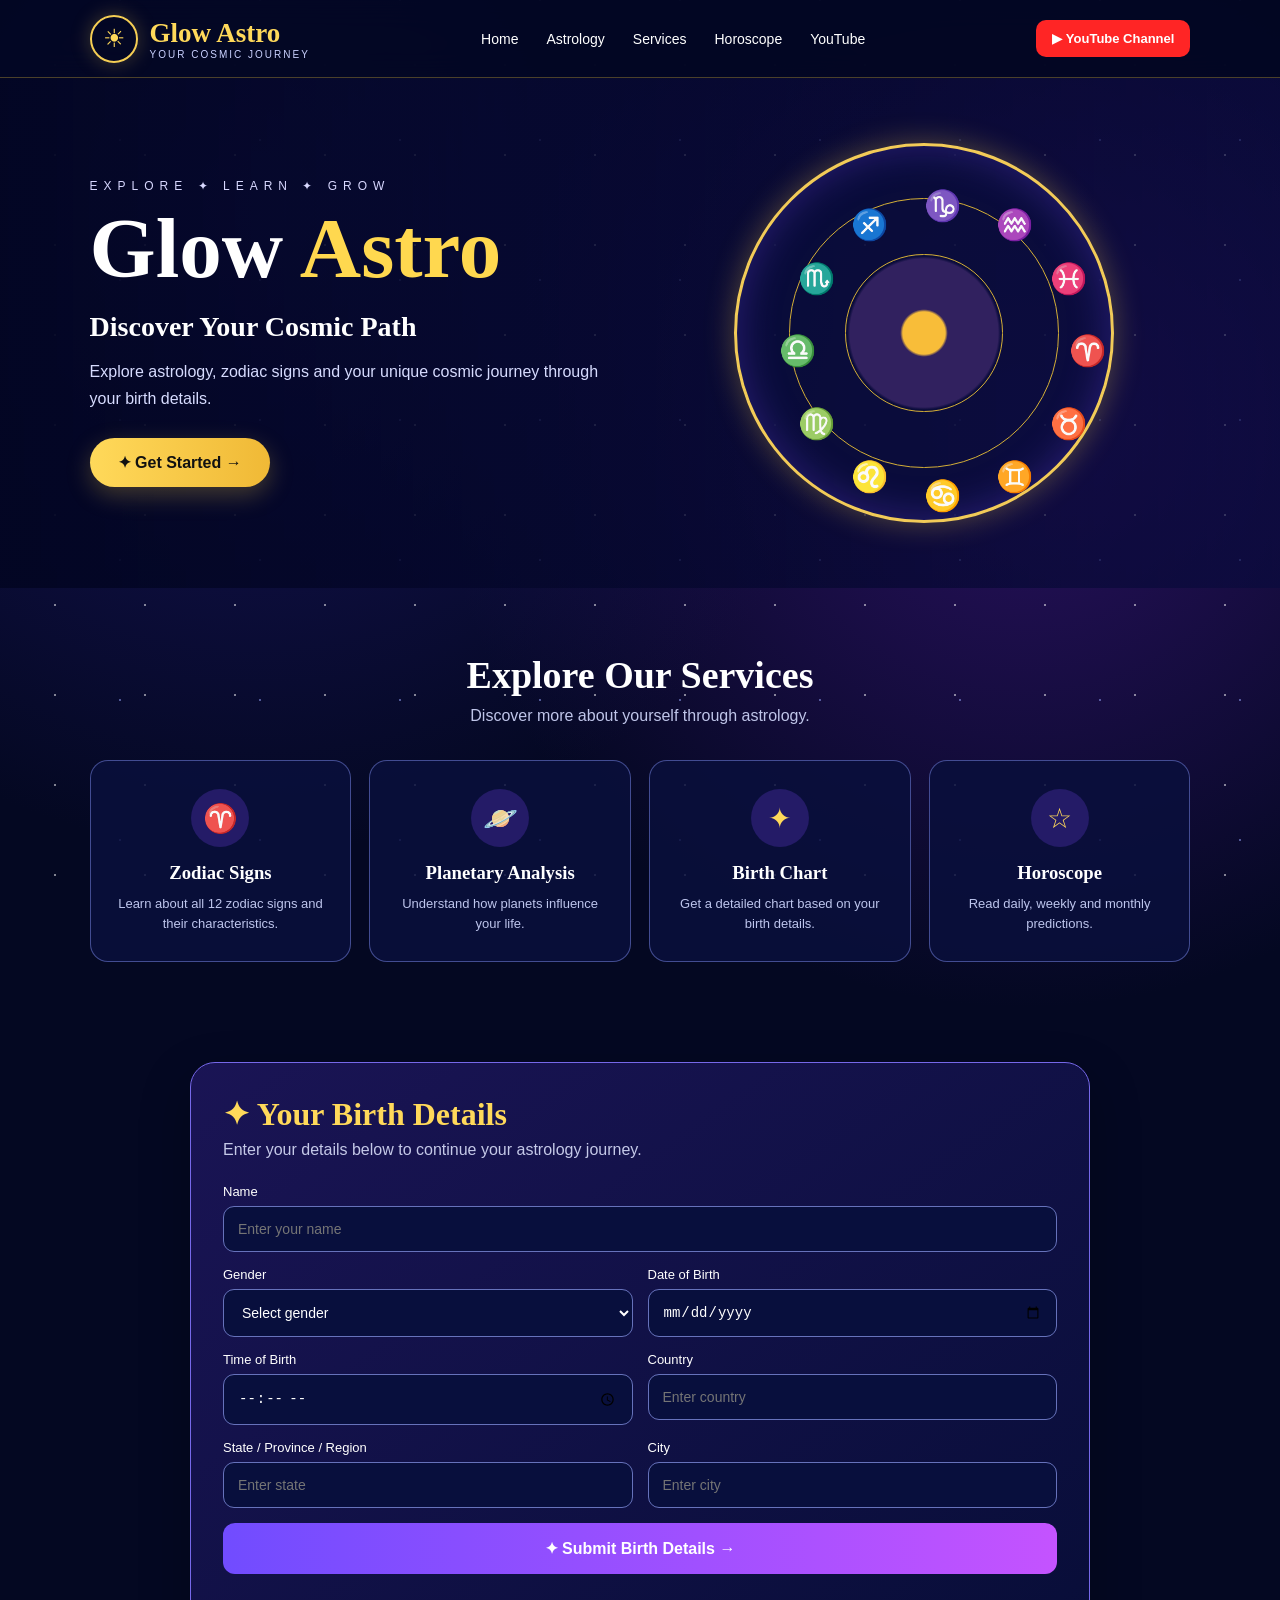
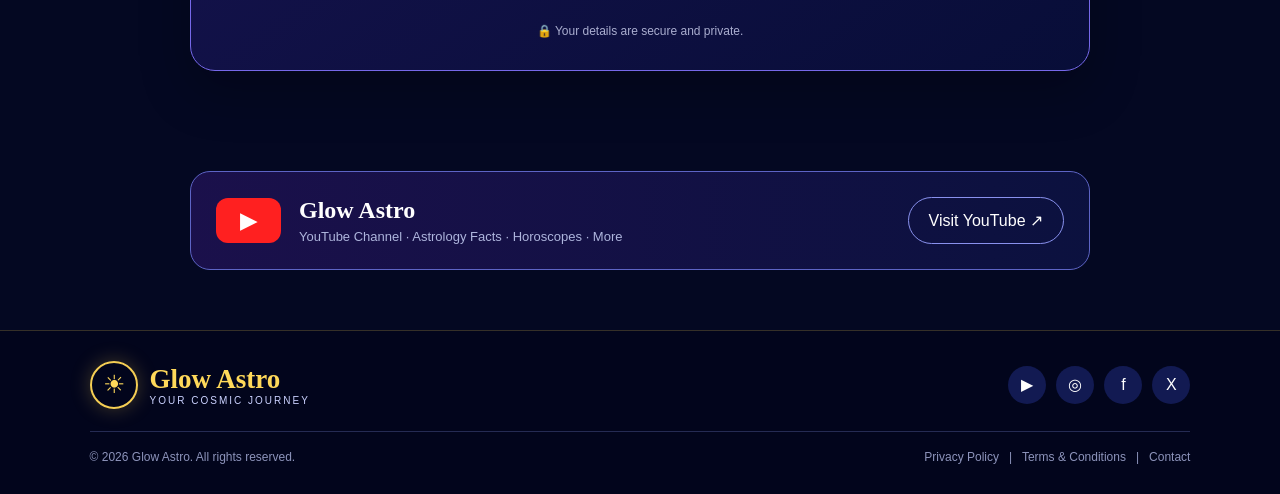
==== commit fe752f0a: "Update index.html" ====
--- a/index.html
+++ b/index.html
@@ -3,135 +3,1284 @@
 <head>
     <meta charset="UTF-8">
 
-    <meta name="viewport" content="width=device-width, initial-scale=1.0">
-
-    <title>Glow Astro – Astrology & Birth Chart</title>
-
-    <meta
-        name="description"
-        content="Glow Astro is an astrology website for submitting birth details and exploring astrology and birth chart information."
-    >
-
-    <meta
-        name="keywords"
-        content="Glow Astro, astrology, birth chart, horoscope, astrology chart"
-    >
-
-    <meta name="robots" content="index, follow">
+    <meta name="viewport"
+          content="width=device-width, initial-scale=1.0">
+
+    <meta name="description"
+          content="Glow Astro - Explore astrology, zodiac signs, birth charts and your cosmic journey.">
+
+    <meta name="theme-color" content="#050a2e">
 
     <!-- Google Search Console verification -->
-    <meta
-        name="google-site-verification"
-        content="ScKnuP52v5SEKenP4W8SBLiTqxdD8tIh0q21a6-_1A"
-    >
-
-    <meta property="og:title" content="Glow Astro – Astrology & Birth Chart">
-    <meta
-        property="og:description"
-        content="Welcome to Glow Astro. Submit your birth details for astrology and birth chart information."
-    >
-    <meta property="og:type" content="website">
-    <meta property="og:url" content="https://glow-astro.onrender.com/">
-
-    <link rel="canonical" href="https://glow-astro.onrender.com/">
-
-    <link rel="stylesheet" href="style.css">
+    <meta name="google-site-verification"
+          content="YOUR_GOOGLE_VERIFICATION_CODE">
+
+    <title>Glow Astro | Discover Your Cosmic Path</title>
+
+    <style>
+        * {
+            box-sizing: border-box;
+            margin: 0;
+            padding: 0;
+        }
+
+        html {
+            scroll-behavior: smooth;
+        }
+
+        body {
+            font-family: Georgia, "Times New Roman", serif;
+            background:
+                radial-gradient(circle at 20% 10%, #17145b 0%, transparent 30%),
+                radial-gradient(circle at 80% 20%, #29115f 0%, transparent 30%),
+                #040822;
+            color: white;
+            overflow-x: hidden;
+        }
+
+        /* STARS */
+        body::before {
+            content: "";
+            position: fixed;
+            inset: 0;
+            pointer-events: none;
+            opacity: .5;
+            background-image:
+                radial-gradient(circle, white 1px, transparent 1px),
+                radial-gradient(circle, #9ca9ff 1px, transparent 1px);
+            background-size: 90px 90px, 140px 140px;
+            background-position: 10px 20px, 50px 70px;
+            z-index: -1;
+        }
+
+        /* HEADER */
+        header {
+            height: 78px;
+            display: flex;
+            align-items: center;
+            justify-content: space-between;
+            padding: 0 7%;
+            background: rgba(3, 7, 35, .94);
+            border-bottom: 1px solid rgba(212, 175, 55, .35);
+            position: sticky;
+            top: 0;
+            z-index: 100;
+            backdrop-filter: blur(15px);
+        }
+
+        .logo {
+            display: flex;
+            align-items: center;
+            gap: 12px;
+        }
+
+        .logo-icon {
+            width: 48px;
+            height: 48px;
+            border-radius: 50%;
+            display: grid;
+            place-items: center;
+            border: 2px solid #f5ce54;
+            color: #ffd95a;
+            font-size: 25px;
+            box-shadow: 0 0 20px rgba(255, 210, 80, .25);
+        }
+
+        .logo-text h1 {
+            color: #ffd95a;
+            font-size: 27px;
+        }
+
+        .logo-text span {
+            display: block;
+            color: #cbd2ff;
+            font-family: Arial, sans-serif;
+            font-size: 10px;
+            letter-spacing: 2px;
+        }
+
+        nav {
+            display: flex;
+            gap: 28px;
+            align-items: center;
+        }
+
+        nav a {
+            color: white;
+            text-decoration: none;
+            font-family: Arial, sans-serif;
+            font-size: 14px;
+        }
+
+        nav a:hover {
+            color: #ffd95a;
+        }
+
+        .youtube-top {
+            background: #ff2525;
+            padding: 11px 16px;
+            border-radius: 10px;
+            color: white;
+            text-decoration: none;
+            font-family: Arial, sans-serif;
+            font-size: 13px;
+            font-weight: bold;
+        }
+
+        .menu {
+            display: none;
+            font-size: 30px;
+        }
+
+        /* HERO */
+        .hero {
+            min-height: 500px;
+            padding: 65px 7%;
+            display: grid;
+            grid-template-columns: 1fr 1fr;
+            align-items: center;
+            gap: 35px;
+            background:
+                linear-gradient(
+                    90deg,
+                    rgba(3, 6, 35, .96),
+                    rgba(9, 11, 61, .65)
+                );
+        }
+
+        .hero-small {
+            color: #d8d8ff;
+            letter-spacing: 6px;
+            font-family: Arial, sans-serif;
+            font-size: 12px;
+            margin-bottom: 15px;
+        }
+
+        .hero h2 {
+            font-size: clamp(48px, 7vw, 85px);
+            line-height: .95;
+            color: white;
+        }
+
+        .hero h2 span {
+            color: #ffd84f;
+        }
+
+        .hero h3 {
+            font-size: 28px;
+            margin: 22px 0 15px;
+            color: #fff;
+        }
+
+        .hero p {
+            max-width: 520px;
+            font-family: Arial, sans-serif;
+            color: #d7dcff;
+            line-height: 1.7;
+            font-size: 16px;
+        }
+
+        .main-button {
+            display: inline-block;
+            margin-top: 25px;
+            padding: 15px 28px;
+            border-radius: 30px;
+            background: linear-gradient(90deg, #ffd95a, #f0b936);
+            color: #111;
+            font-family: Arial, sans-serif;
+            font-weight: bold;
+            text-decoration: none;
+            box-shadow: 0 8px 25px rgba(255, 210, 70, .25);
+        }
+
+        /* ZODIAC */
+        .zodiac-area {
+            display: flex;
+            justify-content: center;
+            align-items: center;
+        }
+
+        .zodiac {
+            width: min(380px, 80vw);
+            aspect-ratio: 1;
+            border-radius: 50%;
+            border: 3px solid #f2cb58;
+            position: relative;
+            background:
+                radial-gradient(circle,
+                #f8bd39 0 8%,
+                #31215f 9% 28%,
+                transparent 29%),
+                rgba(10, 13, 60, .7);
+            box-shadow:
+                0 0 30px rgba(255, 211, 70, .3),
+                inset 0 0 40px rgba(115, 75, 255, .3);
+        }
+
+        .zodiac::before,
+        .zodiac::after {
+            content: "";
+            position: absolute;
+            inset: 14%;
+            border: 1px solid #d4af37;
+            border-radius: 50%;
+        }
+
+        .zodiac::after {
+            inset: 29%;
+        }
+
+        .signs {
+            position: absolute;
+            inset: 0;
+        }
+
+        .sign {
+            position: absolute;
+            left: 50%;
+            top: 50%;
+            transform-origin: 0 0;
+            color: #ffd95a;
+            font-size: 30px;
+        }
+
+        .s1  { transform: rotate(0deg) translateX(145px) rotate(0deg); }
+        .s2  { transform: rotate(30deg) translateX(145px) rotate(-30deg); }
+        .s3  { transform: rotate(60deg) translateX(145px) rotate(-60deg); }
+        .s4  { transform: rotate(90deg) translateX(145px) rotate(-90deg); }
+        .s5  { transform: rotate(120deg) translateX(145px) rotate(-120deg); }
+        .s6  { transform: rotate(150deg) translateX(145px) rotate(-150deg); }
+        .s7  { transform: rotate(180deg) translateX(145px) rotate(-180deg); }
+        .s8  { transform: rotate(210deg) translateX(145px) rotate(-210deg); }
+        .s9  { transform: rotate(240deg) translateX(145px) rotate(-240deg); }
+        .s10 { transform: rotate(270deg) translateX(145px) rotate(-270deg); }
+        .s11 { transform: rotate(300deg) translateX(145px) rotate(-300deg); }
+        .s12 { transform: rotate(330deg) translateX(145px) rotate(-330deg); }
+
+        /* SERVICES */
+        .section {
+            padding: 65px 7%;
+        }
+
+        .section-title {
+            text-align: center;
+            margin-bottom: 35px;
+        }
+
+        .section-title h2 {
+            font-size: 38px;
+            color: #fff;
+        }
+
+        .section-title p {
+            font-family: Arial, sans-serif;
+            color: #bfc5e9;
+            margin-top: 10px;
+        }
+
+        .services {
+            display: grid;
+            grid-template-columns: repeat(4, 1fr);
+            gap: 18px;
+        }
+
+        .service-card {
+            padding: 28px 18px;
+            text-align: center;
+            border-radius: 18px;
+            background: rgba(10, 16, 60, .85);
+            border: 1px solid rgba(137, 153, 255, .45);
+            transition: .25s;
+        }
+
+        .service-card:hover {
+            transform: translateY(-6px);
+            border-color: #ffd95a;
+        }
+
+        .service-icon {
+            width: 58px;
+            height: 58px;
+            margin: 0 auto 15px;
+            border-radius: 50%;
+            display: grid;
+            place-items: center;
+            background: #241b67;
+            color: #ffd95a;
+            font-size: 28px;
+        }
+
+        .service-card h3 {
+            color: white;
+            margin-bottom: 10px;
+        }
+
+        .service-card p {
+            color: #bdc5ed;
+            font-family: Arial, sans-serif;
+            font-size: 13px;
+            line-height: 1.5;
+        }
+
+        /* FORM */
+        .form-section {
+            padding: 35px 7% 75px;
+        }
+
+        .form-box {
+            max-width: 900px;
+            margin: auto;
+            padding: 32px;
+            border-radius: 25px;
+            background:
+                linear-gradient(
+                    145deg,
+                    rgba(27, 21, 87, .96),
+                    rgba(8, 14, 57, .96)
+                );
+            border: 1px solid #7668e9;
+            box-shadow: 0 20px 50px rgba(0, 0, 0, .25);
+        }
+
+        .form-box h2 {
+            color: #ffd95a;
+            font-size: 32px;
+            margin-bottom: 8px;
+        }
+
+        .form-box > p {
+            color: #c5c9e8;
+            font-family: Arial, sans-serif;
+            margin-bottom: 25px;
+        }
+
+        form {
+            display: grid;
+            grid-template-columns: 1fr 1fr;
+            gap: 15px;
+        }
+
+        .full {
+            grid-column: 1 / -1;
+        }
+
+        label {
+            display: block;
+            color: #fff;
+            font-family: Arial, sans-serif;
+            font-size: 13px;
+            margin-bottom: 7px;
+        }
+
+        input,
+        select {
+            width: 100%;
+            padding: 14px;
+            border-radius: 11px;
+            border: 1px solid #6672bb;
+            background: #080f3d;
+            color: white;
+            outline: none;
+            font-size: 14px;
+        }
+
+        input:focus,
+        select:focus {
+            border-color: #ffd95a;
+            box-shadow: 0 0 10px rgba(255, 217, 90, .15);
+        }
+
+        select option {
+            background: #080f3d;
+        }
+
+        .submit-button {
+            grid-column: 1 / -1;
+            border: none;
+            padding: 16px;
+            border-radius: 12px;
+            background: linear-gradient(90deg, #714cff, #c453ff);
+            color: white;
+            font-size: 16px;
+            font-weight: bold;
+            cursor: pointer;
+        }
+
+        .submit-button:hover {
+            opacity: .9;
+        }
+
+        #message {
+            grid-column: 1 / -1;
+            text-align: center;
+            font-family: Arial, sans-serif;
+            min-height: 20px;
+        }
+
+        .privacy {
+            grid-column: 1 / -1;
+            text-align: center;
+            color: #aaaed0;
+            font-family: Arial, sans-serif;
+            font-size: 12px;
+        }
+
+        /* YOUTUBE */
+        .youtube-section {
+            padding: 25px 7% 60px;
+        }
+
+        .youtube-box {
+            max-width: 900px;
+            margin: auto;
+            padding: 25px;
+            border-radius: 20px;
+            border: 1px solid #5d64c5;
+            background:
+                linear-gradient(
+                    90deg,
+                    rgba(28, 17, 78, .95),
+                    rgba(12, 18, 65, .95)
+                );
+            display: flex;
+            align-items: center;
+            justify-content: space-between;
+            gap: 20px;
+        }
+
+        .youtube-info {
+            display: flex;
+            align-items: center;
+            gap: 18px;
+        }
+
+        .youtube-icon {
+            width: 65px;
+            height: 45px;
+            border-radius: 12px;
+            background: #ff2020;
+            display: grid;
+            place-items: center;
+            font-size: 23px;
+        }
+
+        .youtube-info h2 {
+            color: white;
+        }
+
+        .youtube-info p {
+            color: #aeb5dd;
+            font-family: Arial, sans-serif;
+            font-size: 13px;
+            margin-top: 5px;
+        }
+
+        .youtube-button {
+            padding: 13px 20px;
+            border: 1px solid #8991ee;
+            border-radius: 25px;
+            color: white;
+            text-decoration: none;
+            font-family: Arial, sans-serif;
+            white-space: nowrap;
+        }
+
+        /* FOOTER */
+        footer {
+            padding: 30px 7%;
+            background: #02051c;
+            border-top: 1px solid rgba(255, 217, 90, .2);
+        }
+
+        .footer-top {
+            display: flex;
+            justify-content: space-between;
+            align-items: center;
+            gap: 20px;
+        }
+
+        .social {
+            display: flex;
+            gap: 10px;
+        }
+
+        .social a {
+            width: 38px;
+            height: 38px;
+            border-radius: 50%;
+            display: grid;
+            place-items: center;
+            background: #121a52;
+            color: white;
+            text-decoration: none;
+            font-family: Arial, sans-serif;
+        }
+
+        .copyright {
+            border-top: 1px solid #252b53;
+            margin-top: 22px;
+            padding-top: 18px;
+            display: flex;
+            justify-content: space-between;
+            color: #8d94bb;
+            font-family: Arial, sans-serif;
+            font-size: 12px;
+        }
+
+        /* MOBILE */
+        @media (max-width: 800px) {
+
+            header {
+                height: 68px;
+                padding: 0 20px;
+            }
+
+            .logo-icon {
+                width: 42px;
+                height: 42px;
+                font-size: 21px;
+            }
+
+            .logo-text h1 {
+                font-size: 22px;
+            }
+
+            .logo-text span {
+                font-size: 8px;
+            }
+
+            nav,
+            .youtube-top {
+                display: none;
+            }
+
+            .menu {
+                display: block;
+                color: white;
+            }
+
+            .hero {
+                min-height: auto;
+                padding: 45px 22px 35px;
+                grid-template-columns: 1fr;
+                text-align: center;
+            }
+
+            .hero p {
+                margin: auto;
+            }
+
+            .zodiac-area {
+                order: -1;
+            }
+
+            .zodiac {
+                width: 290px;
+            }
+
+            .sign {
+                font-size: 22px;
+            }
+
+            .s1,
+            .s2,
+            .s3,
+            .s4,
+            .s5,
+            .s6,
+            .s7,
+            .s8,
+            .s9,
+            .s10,
+            .s11,
+            .s12 {
+                transform-origin: 0 0;
+            }
+
+            .s1  { transform: rotate(0deg) translateX(110px) rotate(0deg); }
+            .s2  { transform: rotate(30deg) translateX(110px) rotate(-30deg); }
+            .s3  { transform: rotate(60deg) translateX(110px) rotate(-60deg); }
+            .s4  { transform: rotate(90deg) translateX(110px) rotate(-90deg); }
+            .s5  { transform: rotate(120deg) translateX(110px) rotate(-120deg); }
+            .s6  { transform: rotate(150deg) translateX(110px) rotate(-150deg); }
+            .s7  { transform: rotate(180deg) translateX(110px) rotate(-180deg); }
+            .s8  { transform: rotate(210deg) translateX(110px) rotate(-210deg); }
+            .s9  { transform: rotate(240deg) translateX(110px) rotate(-240deg); }
+            .s10 { transform: rotate(270deg) translateX(110px) rotate(-270deg); }
+            .s11 { transform: rotate(300deg) translateX(110px) rotate(-300deg); }
+            .s12 { transform: rotate(330deg) translateX(110px) rotate(-330deg); }
+
+            .hero h2 {
+                font-size: 53px;
+            }
+
+            .hero h3 {
+                font-size: 23px;
+            }
+
+            .section {
+                padding: 45px 18px;
+            }
+
+            .section-title h2 {
+                font-size: 30px;
+            }
+
+            .services {
+                grid-template-columns: 1fr 1fr;
+                gap: 10px;
+            }
+
+            .service-card {
+                padding: 22px 10px;
+            }
+
+            .service-card h3 {
+                font-size: 15px;
+            }
+
+            .service-card p {
+                font-size: 11px;
+            }
+
+            .form-section {
+                padding: 20px 15px 50px;
+            }
+
+            .form-box {
+                padding: 22px 16px;
+                border-radius: 18px;
+            }
+
+            .form-box h2 {
+                font-size: 27px;
+            }
+
+            form {
+                grid-template-columns: 1fr 1fr;
+                gap: 11px;
+            }
+
+            .full {
+                grid-column: 1 / -1;
+            }
+
+            input,
+            select {
+                padding: 13px 10px;
+                font-size: 12px;
+            }
+
+            label {
+                font-size: 11px;
+            }
+
+            .youtube-section {
+                padding: 15px;
+            }
+
+            .youtube-box {
+                padding: 20px;
+                flex-direction: column;
+                align-items: flex-start;
+            }
+
+            .youtube-button {
+                width: 100%;
+                text-align: center;
+            }
+
+            .footer-top {
+                flex-direction: column;
+                text-align: center;
+            }
+
+            .copyright {
+                flex-direction: column;
+                text-align: center;
+                gap: 10px;
+            }
+        }
+
+        @media (max-width: 430px) {
+
+            .hero h2 {
+                font-size: 45px;
+            }
+
+            .zodiac {
+                width: 260px;
+            }
+
+            .services {
+                grid-template-columns: 1fr 1fr;
+            }
+
+            form {
+                grid-template-columns: 1fr;
+            }
+
+            .full {
+                grid-column: auto;
+            }
+
+            #message,
+            .privacy,
+            .submit-button {
+                grid-column: auto;
+            }
+
+            .form-box h2 {
+                font-size: 25px;
+            }
+        }
+    </style>
 </head>
 
 <body>
 
-    <header>
-        <h1>✨ Glow Astro</h1>
-        <p>Astrology & Birth Chart</p>
-    </header>
-
-    <main>
-
-        <section>
-            <h2>Welcome to Glow Astro</h2>
+<header>
+
+    <div class="logo">
+        <div class="logo-icon">☀</div>
+
+        <div class="logo-text">
+            <h1>Glow Astro</h1>
+            <span>YOUR COSMIC JOURNEY</span>
+        </div>
+    </div>
+
+    <nav>
+        <a href="#home">Home</a>
+        <a href="#services">Astrology</a>
+        <a href="#services">Services</a>
+        <a href="#birth-details">Horoscope</a>
+        <a href="#youtube">YouTube</a>
+    </nav>
+
+    <a class="youtube-top"
+       href="https://www.youtube.com/@GlowAstro9"
+       target="_blank">
+        ▶ YouTube Channel
+    </a>
+
+    <div class="menu">☰</div>
+
+</header>
+
+
+<!-- HERO -->
+
+<section class="hero" id="home">
+
+    <div>
+
+        <div class="hero-small">
+            EXPLORE ✦ LEARN ✦ GROW
+        </div>
+
+        <h2>
+            Glow <span>Astro</span>
+        </h2>
+
+        <h3>
+            Discover Your Cosmic Path
+        </h3>
+
+        <p>
+            Explore astrology, zodiac signs and your
+            unique cosmic journey through your birth details.
+        </p>
+
+        <a class="main-button" href="#birth-details">
+            ✦ Get Started →
+        </a>
+
+    </div>
+
+
+    <div class="zodiac-area">
+
+        <div class="zodiac">
+
+            <div class="signs">
+
+                <span class="sign s1">♈</span>
+                <span class="sign s2">♉</span>
+                <span class="sign s3">♊</span>
+                <span class="sign s4">♋</span>
+                <span class="sign s5">♌</span>
+                <span class="sign s6">♍</span>
+                <span class="sign s7">♎</span>
+                <span class="sign s8">♏</span>
+                <span class="sign s9">♐</span>
+                <span class="sign s10">♑</span>
+                <span class="sign s11">♒</span>
+                <span class="sign s12">♓</span>
+
+            </div>
+
+        </div>
+
+    </div>
+
+</section>
+
+
+<!-- SERVICES -->
+
+<section class="section" id="services">
+
+    <div class="section-title">
+
+        <h2>Explore Our Services</h2>
+
+        <p>
+            Discover more about yourself through astrology.
+        </p>
+
+    </div>
+
+
+    <div class="services">
+
+        <div class="service-card">
+
+            <div class="service-icon">♈</div>
+
+            <h3>Zodiac Signs</h3>
 
             <p>
-                Enter your birth details below to continue.
+                Learn about all 12 zodiac signs
+                and their characteristics.
             </p>
-        </section>
+
+        </div>
+
+
+        <div class="service-card">
+
+            <div class="service-icon">🪐</div>
+
+            <h3>Planetary Analysis</h3>
+
+            <p>
+                Understand how planets influence
+                your life.
+            </p>
+
+        </div>
+
+
+        <div class="service-card">
+
+            <div class="service-icon">✦</div>
+
+            <h3>Birth Chart</h3>
+
+            <p>
+                Get a detailed chart based
+                on your birth details.
+            </p>
+
+        </div>
+
+
+        <div class="service-card">
+
+            <div class="service-icon">☆</div>
+
+            <h3>Horoscope</h3>
+
+            <p>
+                Read daily, weekly and
+                monthly predictions.
+            </p>
+
+        </div>
+
+    </div>
+
+</section>
+
+
+<!-- BIRTH DETAILS -->
+
+<section class="form-section" id="birth-details">
+
+    <div class="form-box">
+
+        <h2>✦ Your Birth Details</h2>
+
+        <p>
+            Enter your details below to continue
+            your astrology journey.
+        </p>
+
 
         <form id="astroForm">
 
-            <label for="name">Name</label>
-            <input
-                type="text"
-                id="name"
-                name="name"
-                required
+            <div class="full">
+
+                <label for="name">
+                    Name
+                </label>
+
+                <input
+                    type="text"
+                    id="name"
+                    placeholder="Enter your name"
+                    required
+                >
+
+            </div>
+
+
+            <div>
+
+                <label for="gender">
+                    Gender
+                </label>
+
+                <select id="gender" required>
+
+                    <option value="">
+                        Select gender
+                    </option>
+
+                    <option value="Male">
+                        Male
+                    </option>
+
+                    <option value="Female">
+                        Female
+                    </option>
+
+                    <option value="Other">
+                        Other
+                    </option>
+
+                </select>
+
+            </div>
+
+
+            <div>
+
+                <label for="date_of_birth">
+                    Date of Birth
+                </label>
+
+                <input
+                    type="date"
+                    id="date_of_birth"
+                    required
+                >
+
+            </div>
+
+
+            <div>
+
+                <label for="time_of_birth">
+                    Time of Birth
+                </label>
+
+                <input
+                    type="time"
+                    id="time_of_birth"
+                    required
+                >
+
+            </div>
+
+
+            <div>
+
+                <label for="country">
+                    Country
+                </label>
+
+                <input
+                    type="text"
+                    id="country"
+                    placeholder="Enter country"
+                    required
+                >
+
+            </div>
+
+
+            <div>
+
+                <label for="state">
+                    State / Province / Region
+                </label>
+
+                <input
+                    type="text"
+                    id="state"
+                    placeholder="Enter state"
+                    required
+                >
+
+            </div>
+
+
+            <div>
+
+                <label for="city">
+                    City
+                </label>
+
+                <input
+                    type="text"
+                    id="city"
+                    placeholder="Enter city"
+                    required
+                >
+
+            </div>
+
+
+            <button
+                class="submit-button"
+                type="submit"
             >
-
-            <label for="gender">Gender</label>
-            <select
-                id="gender"
-                name="gender"
-                required
+                ✦ Submit Birth Details →
+            </button>
+
+
+            <div id="message"></div>
+
+
+            <div class="privacy">
+                🔒 Your details are secure and private.
+            </div>
+
+        </form>
+
+    </div>
+
+</section>
+
+
+<!-- YOUTUBE -->
+
+<section class="youtube-section" id="youtube">
+
+    <div class="youtube-box">
+
+        <div class="youtube-info">
+
+            <div class="youtube-icon">
+                ▶
+            </div>
+
+            <div>
+
+                <h2>Glow Astro</h2>
+
+                <p>
+                    YouTube Channel · Astrology Facts · Horoscopes · More
+                </p>
+
+            </div>
+
+        </div>
+
+
+        <a
+            class="youtube-button"
+            href="https://www.youtube.com/@GlowAstro9"
+            target="_blank"
+        >
+            Visit YouTube ↗
+        </a>
+
+    </div>
+
+</section>
+
+
+<!-- FOOTER -->
+
+<footer>
+
+    <div class="footer-top">
+
+        <div class="logo">
+
+            <div class="logo-icon">
+                ☀
+            </div>
+
+            <div class="logo-text">
+
+                <h1>Glow Astro</h1>
+
+                <span>
+                    YOUR COSMIC JOURNEY
+                </span>
+
+            </div>
+
+        </div>
+
+
+        <div class="social">
+
+            <a
+                href="https://www.youtube.com/@GlowAstro9"
+                target="_blank"
             >
-                <option value="">Select Gender</option>
-                <option value="Male">Male</option>
-                <option value="Female">Female</option>
-                <option value="Other">Other</option>
-            </select>
-
-            <label for="date_of_birth">Date of Birth</label>
-            <input
-                type="date"
-                id="date_of_birth"
-                name="date_of_birth"
-                required
-            >
-
-            <label for="time_of_birth">Time of Birth</label>
-            <input
-                type="time"
-                id="time_of_birth"
-                name="time_of_birth"
-                required
-            >
-
-            <label for="country">Country</label>
-            <input
-                type="text"
-                id="country"
-                name="country"
-                required
-            >
-
-            <label for="state">State / Province / Region</label>
-            <input
-                type="text"
-                id="state"
-                name="state"
-                required
-            >
-
-            <label for="city">City</label>
-            <input
-                type="text"
-                id="city"
-                name="city"
-                required
-            >
-
-            <button type="submit">
-                Submit Birth Details
-            </button>
-
-            <p id="message"></p>
-
-        </form>
-
-    </main>
-
-    <footer>
-        <p>© 2026 Glow Astro</p>
-    </footer>
-
-    <script src="script.js"></script>
+                ▶
+            </a>
+
+            <a href="#">
+                ◎
+            </a>
+
+            <a href="#">
+                f
+            </a>
+
+            <a href="#">
+                X
+            </a>
+
+        </div>
+
+    </div>
+
+
+    <div class="copyright">
+
+        <span>
+            © 2026 Glow Astro. All rights reserved.
+        </span>
+
+        <span>
+            Privacy Policy &nbsp; | &nbsp;
+            Terms & Conditions &nbsp; | &nbsp;
+            Contact
+        </span>
+
+    </div>
+
+</footer>
+
+
+<script>
+
+const form = document.getElementById("astroForm");
+const message = document.getElementById("message");
+
+
+form.addEventListener("submit", async function(event) {
+
+    event.preventDefault();
+
+    message.textContent = "Submitting...";
+    message.style.color = "#ffd95a";
+
+
+    const visitorData = {
+
+        name:
+            document.getElementById("name")
+                .value.trim(),
+
+        gender:
+            document.getElementById("gender")
+                .value,
+
+        date_of_birth:
+            document.getElementById("date_of_birth")
+                .value,
+
+        time_of_birth:
+            document.getElementById("time_of_birth")
+                .value,
+
+        country:
+            document.getElementById("country")
+                .value.trim(),
+
+        state:
+            document.getElementById("state")
+                .value.trim(),
+
+        city:
+            document.getElementById("city")
+                .value.trim()
+
+    };
+
+
+    try {
+
+        const response = await fetch(
+            "https://glowastroadmin.onrender.com/api/visitors",
+            {
+                method: "POST",
+
+                headers: {
+                    "Content-Type":
+                        "application/json"
+                },
+
+                body:
+                    JSON.stringify(visitorData)
+            }
+        );
+
+
+        const result =
+            await response.json();
+
+
+        if (
+            response.ok &&
+            result.success
+        ) {
+
+            message.textContent =
+                "✨ Your details were submitted successfully!";
+
+            message.style.color =
+                "#7CFF9B";
+
+            form.reset();
+
+        } else {
+
+            message.textContent =
+                result.message ||
+                "Something went wrong.";
+
+            message.style.color =
+                "#ff7777";
+        }
+
+
+    } catch (error) {
+
+        console.error(
+            "Submission error:",
+            error
+        );
+
+        message.textContent =
+            "Unable to connect to Glow Astro. Please try again.";
+
+        message.style.color =
+            "#ff7777";
+    }
+
+});
+
+</script>
 
 </body>
-</html>
+    </html>
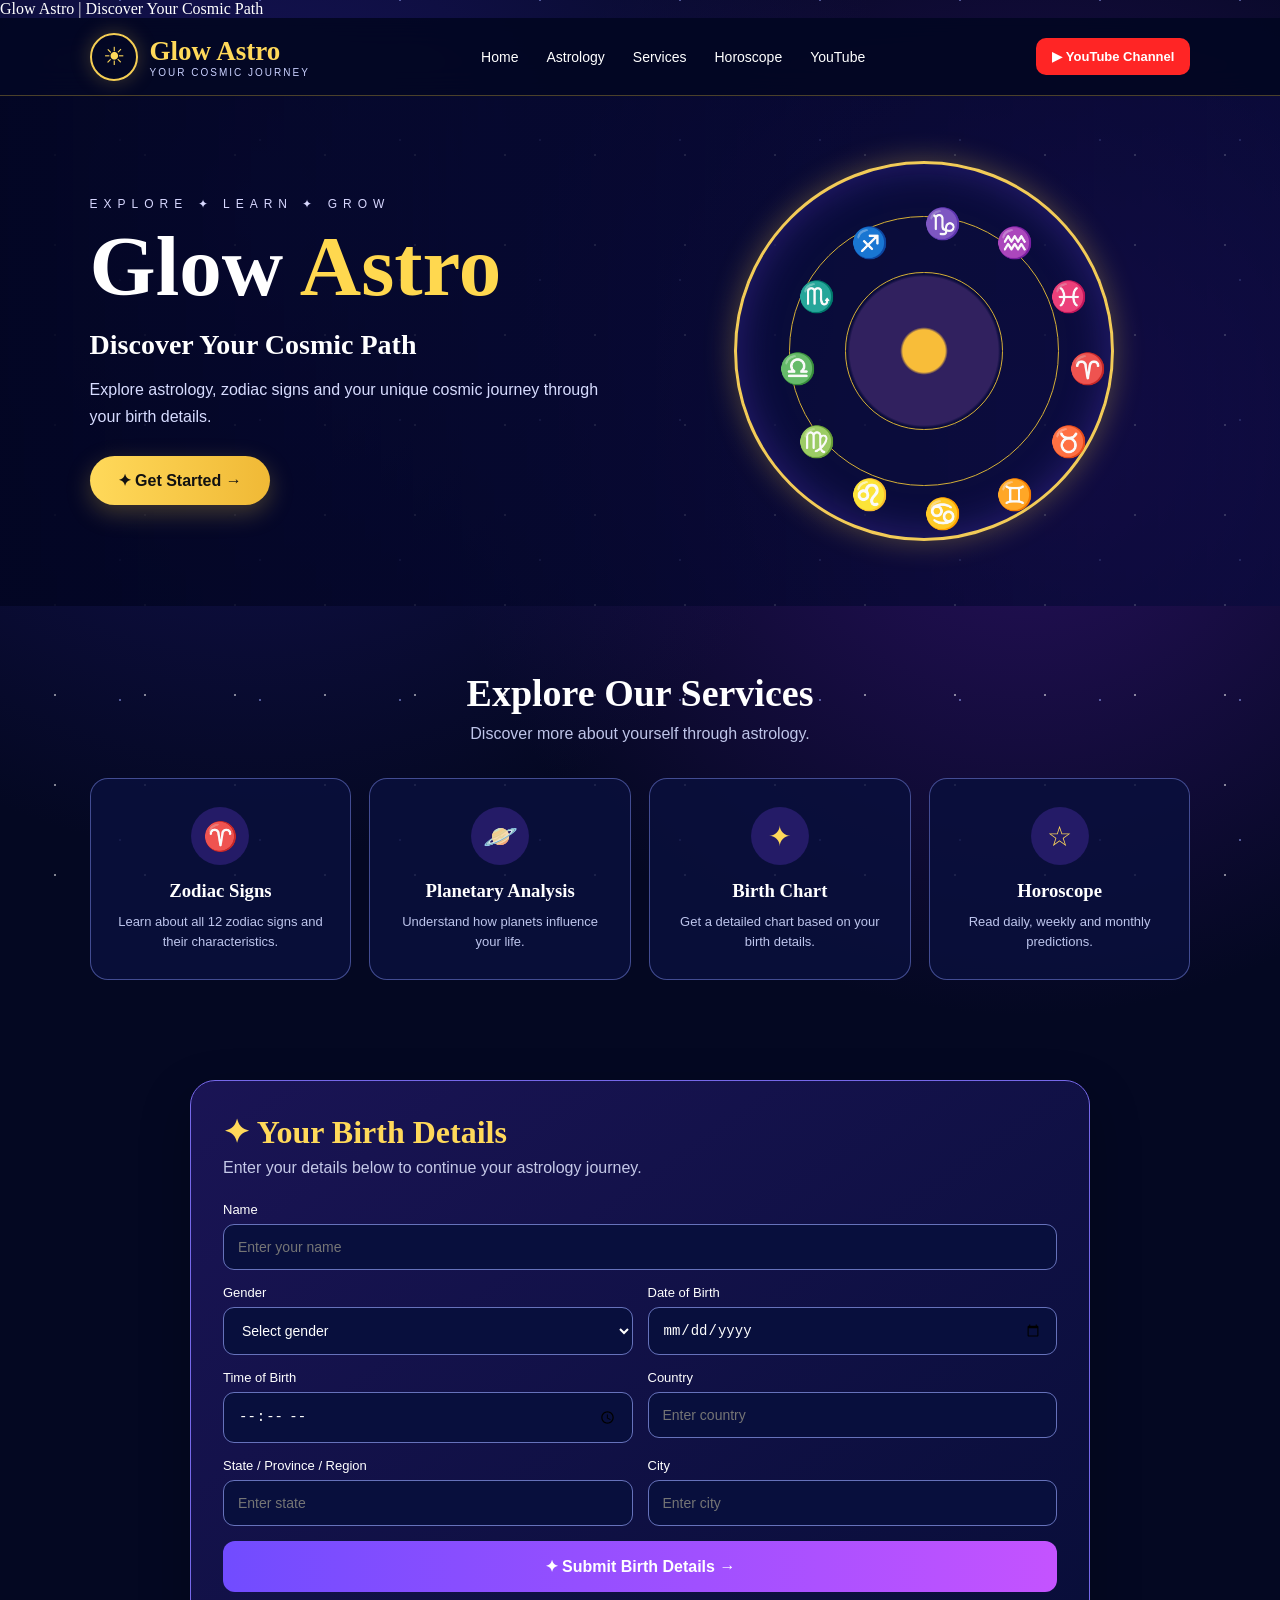
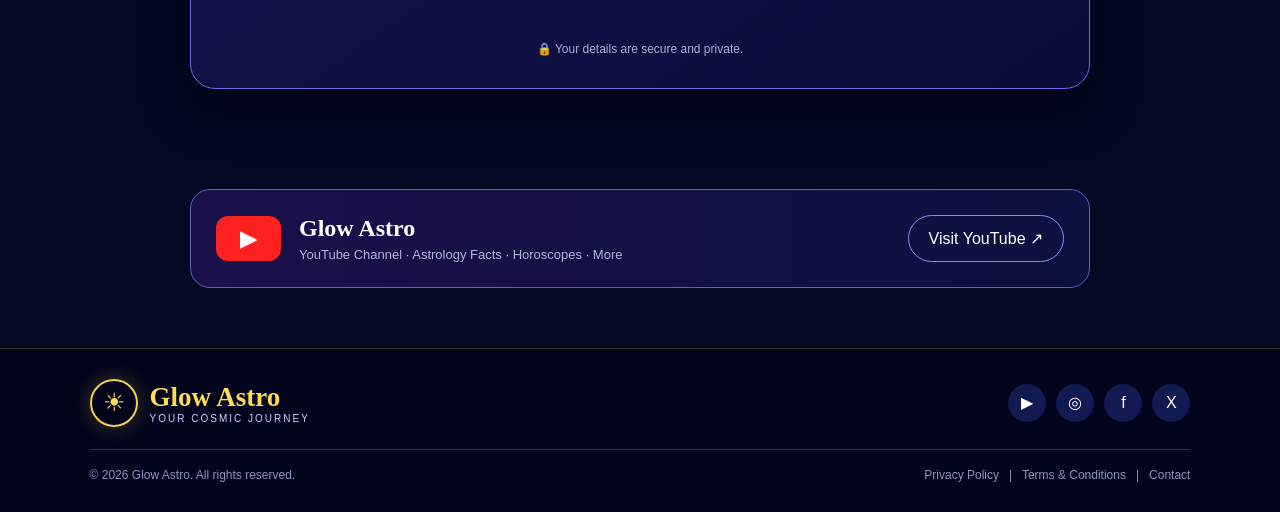
==== commit e247effe: "Update index.html" ====
--- a/index.html
+++ b/index.html
@@ -13,7 +13,7 @@
 
     <!-- Google Search Console verification -->
     <meta name="google-site-verification"
-          content="YOUR_GOOGLE_VERIFICATION_CODE">
+          content="ScKnuP52v5SEKenP4W8SBLiTqxdD8tfIh0q21a6-_1A"
 
     <title>Glow Astro | Discover Your Cosmic Path</title>
 
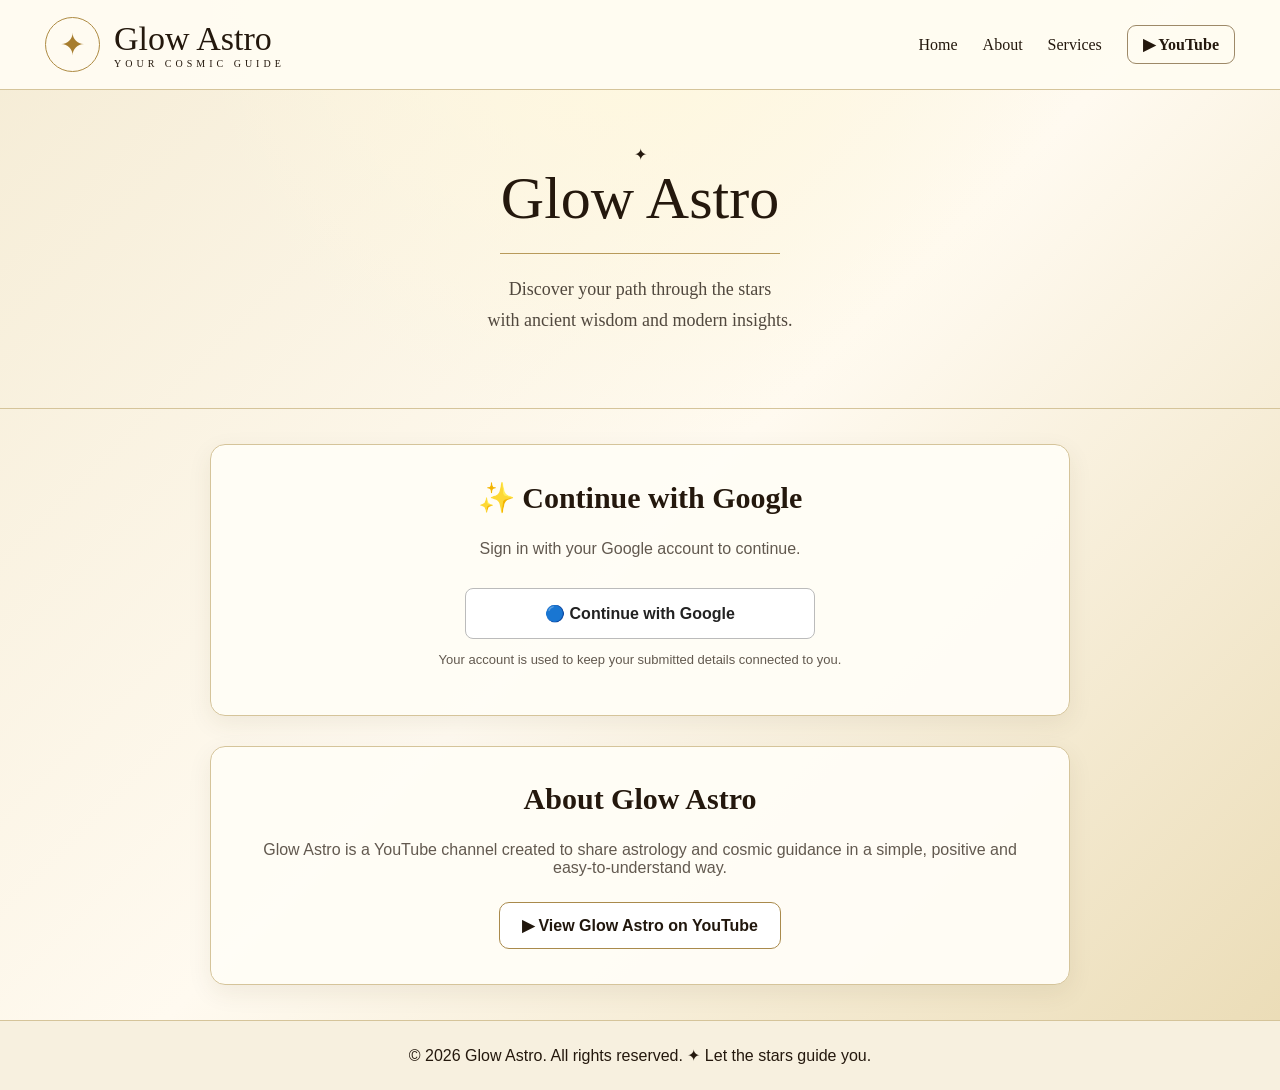
==== commit 829a5829: "Update index.html" ====
--- a/index.html
+++ b/index.html
@@ -2,737 +2,293 @@
 <html lang="en">
 <head>
     <meta charset="UTF-8">
-
-    <meta name="viewport"
-          content="width=device-width, initial-scale=1.0">
-
-    <meta name="description"
-          content="Glow Astro - Explore astrology, zodiac signs, birth charts and your cosmic journey.">
-
-    <meta name="theme-color" content="#050a2e">
-
-    <!-- Google Search Console verification -->
-    <meta name="google-site-verification"
-          content="ScKnuP52v5SEKenP4W8SBLiTqxdD8tfIh0q21a6-_1A"
-
-    <title>Glow Astro | Discover Your Cosmic Path</title>
+    <meta name="viewport" content="width=device-width, initial-scale=1.0">
+    <title>Glow Astro</title>
 
     <style>
         * {
             box-sizing: border-box;
+        }
+
+        body {
             margin: 0;
-            padding: 0;
-        }
-
-        html {
-            scroll-behavior: smooth;
-        }
-
-        body {
-            font-family: Georgia, "Times New Roman", serif;
+            min-height: 100vh;
+            font-family: Georgia, serif;
+            color: #24180d;
             background:
-                radial-gradient(circle at 20% 10%, #17145b 0%, transparent 30%),
-                radial-gradient(circle at 80% 20%, #29115f 0%, transparent 30%),
-                #040822;
-            color: white;
-            overflow-x: hidden;
-        }
-
-        /* STARS */
-        body::before {
-            content: "";
-            position: fixed;
-            inset: 0;
-            pointer-events: none;
-            opacity: .5;
-            background-image:
-                radial-gradient(circle, white 1px, transparent 1px),
-                radial-gradient(circle, #9ca9ff 1px, transparent 1px);
-            background-size: 90px 90px, 140px 140px;
-            background-position: 10px 20px, 50px 70px;
-            z-index: -1;
-        }
-
-        /* HEADER */
+                radial-gradient(circle at top, #fff8df, transparent 35%),
+                linear-gradient(135deg, #f5ecd5, #fffaf0, #eadbb4);
+        }
+
         header {
-            height: 78px;
+            min-height: 90px;
+            padding: 15px 45px;
             display: flex;
             align-items: center;
             justify-content: space-between;
-            padding: 0 7%;
-            background: rgba(3, 7, 35, .94);
-            border-bottom: 1px solid rgba(212, 175, 55, .35);
-            position: sticky;
-            top: 0;
-            z-index: 100;
-            backdrop-filter: blur(15px);
+            background: rgba(255, 252, 242, .97);
+            border-bottom: 1px solid #d5c49a;
         }
 
         .logo {
             display: flex;
             align-items: center;
-            gap: 12px;
+            gap: 14px;
         }
 
         .logo-icon {
-            width: 48px;
-            height: 48px;
+            width: 55px;
+            height: 55px;
+            border: 1px solid #ae8b43;
             border-radius: 50%;
-            display: grid;
-            place-items: center;
-            border: 2px solid #f5ce54;
-            color: #ffd95a;
-            font-size: 25px;
-            box-shadow: 0 0 20px rgba(255, 210, 80, .25);
-        }
-
-        .logo-text h1 {
-            color: #ffd95a;
-            font-size: 27px;
-        }
-
-        .logo-text span {
+            display: flex;
+            align-items: center;
+            justify-content: center;
+            font-size: 30px;
+            color: #a77d2e;
+        }
+
+        .logo h1 {
+            margin: 0;
+            font-size: 34px;
+            font-weight: 500;
+        }
+
+        .logo small {
             display: block;
-            color: #cbd2ff;
-            font-family: Arial, sans-serif;
+            letter-spacing: 4px;
             font-size: 10px;
-            letter-spacing: 2px;
         }
 
         nav {
             display: flex;
-            gap: 28px;
+            gap: 25px;
             align-items: center;
         }
 
         nav a {
-            color: white;
             text-decoration: none;
+            color: #24180d;
+        }
+
+        .youtube {
+            border: 1px solid #9d8968;
+            border-radius: 9px;
+            padding: 9px 15px;
+            font-weight: bold;
+        }
+
+        .hero {
+            text-align: center;
+            padding: 55px 20px;
+            border-bottom: 1px solid #d5c49a;
+        }
+
+        .hero h2 {
+            margin: 0;
+            font-size: 60px;
+            font-weight: 500;
+        }
+
+        .hero p {
+            font-size: 18px;
+            line-height: 1.7;
+            color: #51483e;
+        }
+
+        .hero-line {
+            width: 280px;
+            height: 1px;
+            background: #b89a5a;
+            margin: 20px auto;
+        }
+
+        main {
+            width: 100%;
+            max-width: 900px;
+            margin: 35px auto;
+            padding: 0 20px;
+        }
+
+        .card {
+            background: rgba(255, 253, 246, .97);
+            border: 1px solid #d5c49a;
+            border-radius: 15px;
+            padding: 35px;
+            box-shadow: 0 8px 25px rgba(80, 60, 20, .08);
+        }
+
+        .card h2 {
+            text-align: center;
+            margin-top: 0;
+            font-size: 30px;
+        }
+
+        .card p {
+            text-align: center;
             font-family: Arial, sans-serif;
-            font-size: 14px;
-        }
-
-        nav a:hover {
-            color: #ffd95a;
-        }
-
-        .youtube-top {
-            background: #ff2525;
-            padding: 11px 16px;
-            border-radius: 10px;
-            color: white;
-            text-decoration: none;
+            color: #62594f;
+        }
+
+        /* FLOW */
+
+        .step {
+            display: none;
+        }
+
+        .step.active {
+            display: block;
+        }
+
+        /* GOOGLE */
+
+        .google-button {
+            display: block;
+            width: 100%;
+            max-width: 350px;
+            margin: 30px auto 10px;
+            padding: 15px;
+            border: 1px solid #bbb;
+            border-radius: 8px;
+            background: white;
+            color: #222;
             font-family: Arial, sans-serif;
-            font-size: 13px;
+            font-size: 16px;
             font-weight: bold;
-        }
-
-        .menu {
-            display: none;
-            font-size: 30px;
-        }
-
-        /* HERO */
-        .hero {
-            min-height: 500px;
-            padding: 65px 7%;
-            display: grid;
-            grid-template-columns: 1fr 1fr;
-            align-items: center;
-            gap: 35px;
-            background:
-                linear-gradient(
-                    90deg,
-                    rgba(3, 6, 35, .96),
-                    rgba(9, 11, 61, .65)
-                );
-        }
-
-        .hero-small {
-            color: #d8d8ff;
-            letter-spacing: 6px;
-            font-family: Arial, sans-serif;
-            font-size: 12px;
-            margin-bottom: 15px;
-        }
-
-        .hero h2 {
-            font-size: clamp(48px, 7vw, 85px);
-            line-height: .95;
-            color: white;
-        }
-
-        .hero h2 span {
-            color: #ffd84f;
-        }
-
-        .hero h3 {
-            font-size: 28px;
-            margin: 22px 0 15px;
-            color: #fff;
-        }
-
-        .hero p {
-            max-width: 520px;
-            font-family: Arial, sans-serif;
-            color: #d7dcff;
-            line-height: 1.7;
-            font-size: 16px;
-        }
-
-        .main-button {
-            display: inline-block;
-            margin-top: 25px;
-            padding: 15px 28px;
-            border-radius: 30px;
-            background: linear-gradient(90deg, #ffd95a, #f0b936);
-            color: #111;
+            cursor: pointer;
+        }
+
+        .google-button:hover {
+            background: #f5f5f5;
+        }
+
+        /* FORM */
+
+        .form-group {
+            margin-bottom: 20px;
+        }
+
+        label {
+            display: block;
+            margin-bottom: 8px;
             font-family: Arial, sans-serif;
             font-weight: bold;
-            text-decoration: none;
-            box-shadow: 0 8px 25px rgba(255, 210, 70, .25);
-        }
-
-        /* ZODIAC */
-        .zodiac-area {
-            display: flex;
-            justify-content: center;
-            align-items: center;
-        }
-
-        .zodiac {
-            width: min(380px, 80vw);
-            aspect-ratio: 1;
-            border-radius: 50%;
-            border: 3px solid #f2cb58;
-            position: relative;
-            background:
-                radial-gradient(circle,
-                #f8bd39 0 8%,
-                #31215f 9% 28%,
-                transparent 29%),
-                rgba(10, 13, 60, .7);
-            box-shadow:
-                0 0 30px rgba(255, 211, 70, .3),
-                inset 0 0 40px rgba(115, 75, 255, .3);
-        }
-
-        .zodiac::before,
-        .zodiac::after {
-            content: "";
-            position: absolute;
-            inset: 14%;
-            border: 1px solid #d4af37;
-            border-radius: 50%;
-        }
-
-        .zodiac::after {
-            inset: 29%;
-        }
-
-        .signs {
-            position: absolute;
-            inset: 0;
-        }
-
-        .sign {
-            position: absolute;
-            left: 50%;
-            top: 50%;
-            transform-origin: 0 0;
-            color: #ffd95a;
-            font-size: 30px;
-        }
-
-        .s1  { transform: rotate(0deg) translateX(145px) rotate(0deg); }
-        .s2  { transform: rotate(30deg) translateX(145px) rotate(-30deg); }
-        .s3  { transform: rotate(60deg) translateX(145px) rotate(-60deg); }
-        .s4  { transform: rotate(90deg) translateX(145px) rotate(-90deg); }
-        .s5  { transform: rotate(120deg) translateX(145px) rotate(-120deg); }
-        .s6  { transform: rotate(150deg) translateX(145px) rotate(-150deg); }
-        .s7  { transform: rotate(180deg) translateX(145px) rotate(-180deg); }
-        .s8  { transform: rotate(210deg) translateX(145px) rotate(-210deg); }
-        .s9  { transform: rotate(240deg) translateX(145px) rotate(-240deg); }
-        .s10 { transform: rotate(270deg) translateX(145px) rotate(-270deg); }
-        .s11 { transform: rotate(300deg) translateX(145px) rotate(-300deg); }
-        .s12 { transform: rotate(330deg) translateX(145px) rotate(-330deg); }
-
-        /* SERVICES */
-        .section {
-            padding: 65px 7%;
-        }
-
-        .section-title {
-            text-align: center;
-            margin-bottom: 35px;
-        }
-
-        .section-title h2 {
-            font-size: 38px;
-            color: #fff;
-        }
-
-        .section-title p {
-            font-family: Arial, sans-serif;
-            color: #bfc5e9;
-            margin-top: 10px;
-        }
-
-        .services {
-            display: grid;
-            grid-template-columns: repeat(4, 1fr);
-            gap: 18px;
-        }
-
-        .service-card {
-            padding: 28px 18px;
-            text-align: center;
-            border-radius: 18px;
-            background: rgba(10, 16, 60, .85);
-            border: 1px solid rgba(137, 153, 255, .45);
-            transition: .25s;
-        }
-
-        .service-card:hover {
-            transform: translateY(-6px);
-            border-color: #ffd95a;
-        }
-
-        .service-icon {
-            width: 58px;
-            height: 58px;
-            margin: 0 auto 15px;
-            border-radius: 50%;
-            display: grid;
-            place-items: center;
-            background: #241b67;
-            color: #ffd95a;
-            font-size: 28px;
-        }
-
-        .service-card h3 {
-            color: white;
-            margin-bottom: 10px;
-        }
-
-        .service-card p {
-            color: #bdc5ed;
-            font-family: Arial, sans-serif;
-            font-size: 13px;
-            line-height: 1.5;
-        }
-
-        /* FORM */
-        .form-section {
-            padding: 35px 7% 75px;
-        }
-
-        .form-box {
-            max-width: 900px;
-            margin: auto;
-            padding: 32px;
-            border-radius: 25px;
-            background:
-                linear-gradient(
-                    145deg,
-                    rgba(27, 21, 87, .96),
-                    rgba(8, 14, 57, .96)
-                );
-            border: 1px solid #7668e9;
-            box-shadow: 0 20px 50px rgba(0, 0, 0, .25);
-        }
-
-        .form-box h2 {
-            color: #ffd95a;
-            font-size: 32px;
-            margin-bottom: 8px;
-        }
-
-        .form-box > p {
-            color: #c5c9e8;
-            font-family: Arial, sans-serif;
-            margin-bottom: 25px;
-        }
-
-        form {
-            display: grid;
-            grid-template-columns: 1fr 1fr;
-            gap: 15px;
-        }
-
-        .full {
-            grid-column: 1 / -1;
-        }
-
-        label {
-            display: block;
-            color: #fff;
-            font-family: Arial, sans-serif;
-            font-size: 13px;
-            margin-bottom: 7px;
         }
 
         input,
         select {
             width: 100%;
-            padding: 14px;
-            border-radius: 11px;
-            border: 1px solid #6672bb;
-            background: #080f3d;
-            color: white;
-            outline: none;
-            font-size: 14px;
-        }
-
-        input:focus,
-        select:focus {
-            border-color: #ffd95a;
-            box-shadow: 0 0 10px rgba(255, 217, 90, .15);
-        }
-
-        select option {
-            background: #080f3d;
-        }
-
-        .submit-button {
-            grid-column: 1 / -1;
-            border: none;
-            padding: 16px;
-            border-radius: 12px;
-            background: linear-gradient(90deg, #714cff, #c453ff);
-            color: white;
+            min-height: 48px;
+            padding: 12px 15px;
+            border: 1px solid #c8c8c8;
+            border-radius: 9px;
+            background: white;
             font-size: 16px;
+        }
+
+        .three {
+            display: grid;
+            grid-template-columns: 1fr 1fr 1fr;
+            gap: 15px;
+        }
+
+        .button {
+            width: 100%;
+            padding: 15px;
+            border: 0;
+            border-radius: 30px;
+            background: linear-gradient(135deg, #e8c477, #d5a958);
+            color: #21170d;
+            font-size: 17px;
             font-weight: bold;
             cursor: pointer;
         }
 
-        .submit-button:hover {
-            opacity: .9;
-        }
-
-        #message {
-            grid-column: 1 / -1;
+        .button:hover {
+            transform: translateY(-1px);
+        }
+
+        .success {
+            color: #287a3e !important;
+            font-weight: bold;
+        }
+
+        .user-box {
+            margin: 20px 0;
+            padding: 15px;
+            border-radius: 10px;
+            background: #f6edd7;
             text-align: center;
             font-family: Arial, sans-serif;
-            min-height: 20px;
-        }
-
-        .privacy {
-            grid-column: 1 / -1;
+        }
+
+        /* PAYMENT */
+
+        .price {
             text-align: center;
-            color: #aaaed0;
+            font-size: 42px;
+            color: #a47727;
+            font-weight: bold;
+            margin: 25px 0;
+        }
+
+        .payment-note {
+            padding: 15px;
+            background: #fff7df;
+            border: 1px solid #e2c979;
+            border-radius: 10px;
             font-family: Arial, sans-serif;
-            font-size: 12px;
-        }
-
-        /* YOUTUBE */
-        .youtube-section {
-            padding: 25px 7% 60px;
-        }
-
-        .youtube-box {
-            max-width: 900px;
-            margin: auto;
-            padding: 25px;
-            border-radius: 20px;
-            border: 1px solid #5d64c5;
-            background:
-                linear-gradient(
-                    90deg,
-                    rgba(28, 17, 78, .95),
-                    rgba(12, 18, 65, .95)
-                );
-            display: flex;
-            align-items: center;
-            justify-content: space-between;
-            gap: 20px;
-        }
-
-        .youtube-info {
-            display: flex;
-            align-items: center;
-            gap: 18px;
-        }
-
-        .youtube-icon {
-            width: 65px;
-            height: 45px;
-            border-radius: 12px;
-            background: #ff2020;
-            display: grid;
-            place-items: center;
-            font-size: 23px;
-        }
-
-        .youtube-info h2 {
-            color: white;
-        }
-
-        .youtube-info p {
-            color: #aeb5dd;
-            font-family: Arial, sans-serif;
-            font-size: 13px;
-            margin-top: 5px;
-        }
-
-        .youtube-button {
-            padding: 13px 20px;
-            border: 1px solid #8991ee;
-            border-radius: 25px;
-            color: white;
+        }
+
+        /* ABOUT */
+
+        .about {
+            margin-top: 30px;
+        }
+
+        .youtube-big {
+            display: block;
+            width: fit-content;
+            margin: 25px auto 0;
+            padding: 13px 22px;
+            border: 1px solid #a98a4c;
+            border-radius: 10px;
+            color: #21170d;
             text-decoration: none;
             font-family: Arial, sans-serif;
-            white-space: nowrap;
-        }
-
-        /* FOOTER */
+            font-weight: bold;
+            background: white;
+        }
+
         footer {
-            padding: 30px 7%;
-            background: #02051c;
-            border-top: 1px solid rgba(255, 217, 90, .2);
-        }
-
-        .footer-top {
-            display: flex;
-            justify-content: space-between;
-            align-items: center;
-            gap: 20px;
-        }
-
-        .social {
-            display: flex;
-            gap: 10px;
-        }
-
-        .social a {
-            width: 38px;
-            height: 38px;
-            border-radius: 50%;
-            display: grid;
-            place-items: center;
-            background: #121a52;
-            color: white;
-            text-decoration: none;
+            margin-top: 35px;
+            padding: 25px;
+            text-align: center;
+            background: #f7f0df;
+            border-top: 1px solid #d5c49a;
             font-family: Arial, sans-serif;
         }
 
-        .copyright {
-            border-top: 1px solid #252b53;
-            margin-top: 22px;
-            padding-top: 18px;
-            display: flex;
-            justify-content: space-between;
-            color: #8d94bb;
-            font-family: Arial, sans-serif;
-            font-size: 12px;
-        }
-
-        /* MOBILE */
-        @media (max-width: 800px) {
-
+        @media(max-width: 700px) {
             header {
-                height: 68px;
-                padding: 0 20px;
+                padding: 15px 20px;
             }
 
-            .logo-icon {
-                width: 42px;
-                height: 42px;
-                font-size: 21px;
-            }
-
-            .logo-text h1 {
-                font-size: 22px;
-            }
-
-            .logo-text span {
-                font-size: 8px;
-            }
-
-            nav,
-            .youtube-top {
+            nav {
                 display: none;
             }
 
-            .menu {
-                display: block;
-                color: white;
+            .hero h2 {
+                font-size: 43px;
             }
 
-            .hero {
-                min-height: auto;
-                padding: 45px 22px 35px;
-                grid-template-columns: 1fr;
-                text-align: center;
+            .card {
+                padding: 25px 20px;
             }
 
-            .hero p {
-                margin: auto;
-            }
-
-            .zodiac-area {
-                order: -1;
-            }
-
-            .zodiac {
-                width: 290px;
-            }
-
-            .sign {
-                font-size: 22px;
-            }
-
-            .s1,
-            .s2,
-            .s3,
-            .s4,
-            .s5,
-            .s6,
-            .s7,
-            .s8,
-            .s9,
-            .s10,
-            .s11,
-            .s12 {
-                transform-origin: 0 0;
-            }
-
-            .s1  { transform: rotate(0deg) translateX(110px) rotate(0deg); }
-            .s2  { transform: rotate(30deg) translateX(110px) rotate(-30deg); }
-            .s3  { transform: rotate(60deg) translateX(110px) rotate(-60deg); }
-            .s4  { transform: rotate(90deg) translateX(110px) rotate(-90deg); }
-            .s5  { transform: rotate(120deg) translateX(110px) rotate(-120deg); }
-            .s6  { transform: rotate(150deg) translateX(110px) rotate(-150deg); }
-            .s7  { transform: rotate(180deg) translateX(110px) rotate(-180deg); }
-            .s8  { transform: rotate(210deg) translateX(110px) rotate(-210deg); }
-            .s9  { transform: rotate(240deg) translateX(110px) rotate(-240deg); }
-            .s10 { transform: rotate(270deg) translateX(110px) rotate(-270deg); }
-            .s11 { transform: rotate(300deg) translateX(110px) rotate(-300deg); }
-            .s12 { transform: rotate(330deg) translateX(110px) rotate(-330deg); }
-
-            .hero h2 {
-                font-size: 53px;
-            }
-
-            .hero h3 {
-                font-size: 23px;
-            }
-
-            .section {
-                padding: 45px 18px;
-            }
-
-            .section-title h2 {
-                font-size: 30px;
-            }
-
-            .services {
-                grid-template-columns: 1fr 1fr;
-                gap: 10px;
-            }
-
-            .service-card {
-                padding: 22px 10px;
-            }
-
-            .service-card h3 {
-                font-size: 15px;
-            }
-
-            .service-card p {
-                font-size: 11px;
-            }
-
-            .form-section {
-                padding: 20px 15px 50px;
-            }
-
-            .form-box {
-                padding: 22px 16px;
-                border-radius: 18px;
-            }
-
-            .form-box h2 {
-                font-size: 27px;
-            }
-
-            form {
-                grid-template-columns: 1fr 1fr;
-                gap: 11px;
-            }
-
-            .full {
-                grid-column: 1 / -1;
-            }
-
-            input,
-            select {
-                padding: 13px 10px;
-                font-size: 12px;
-            }
-
-            label {
-                font-size: 11px;
-            }
-
-            .youtube-section {
-                padding: 15px;
-            }
-
-            .youtube-box {
-                padding: 20px;
-                flex-direction: column;
-                align-items: flex-start;
-            }
-
-            .youtube-button {
-                width: 100%;
-                text-align: center;
-            }
-
-            .footer-top {
-                flex-direction: column;
-                text-align: center;
-            }
-
-            .copyright {
-                flex-direction: column;
-                text-align: center;
-                gap: 10px;
-            }
-        }
-
-        @media (max-width: 430px) {
-
-            .hero h2 {
-                font-size: 45px;
-            }
-
-            .zodiac {
-                width: 260px;
-            }
-
-            .services {
-                grid-template-columns: 1fr 1fr;
-            }
-
-            form {
+            .three {
                 grid-template-columns: 1fr;
             }
-
-            .full {
-                grid-column: auto;
-            }
-
-            #message,
-            .privacy,
-            .submit-button {
-                grid-column: auto;
-            }
-
-            .form-box h2 {
-                font-size: 25px;
-            }
         }
     </style>
 </head>
@@ -742,545 +298,600 @@
 <header>
 
     <div class="logo">
-        <div class="logo-icon">☀</div>
-
-        <div class="logo-text">
+
+        <div class="logo-icon">✦</div>
+
+        <div>
             <h1>Glow Astro</h1>
-            <span>YOUR COSMIC JOURNEY</span>
+            <small>YOUR COSMIC GUIDE</small>
         </div>
+
     </div>
 
     <nav>
-        <a href="#home">Home</a>
-        <a href="#services">Astrology</a>
-        <a href="#services">Services</a>
-        <a href="#birth-details">Horoscope</a>
-        <a href="#youtube">YouTube</a>
-    </nav>
-
-    <a class="youtube-top"
-       href="https://www.youtube.com/@GlowAstro9"
-       target="_blank">
-        ▶ YouTube Channel
-    </a>
-
-    <div class="menu">☰</div>
-
-</header>
-
-
-<!-- HERO -->
-
-<section class="hero" id="home">
-
-    <div>
-
-        <div class="hero-small">
-            EXPLORE ✦ LEARN ✦ GROW
-        </div>
-
-        <h2>
-            Glow <span>Astro</span>
-        </h2>
-
-        <h3>
-            Discover Your Cosmic Path
-        </h3>
-
-        <p>
-            Explore astrology, zodiac signs and your
-            unique cosmic journey through your birth details.
-        </p>
-
-        <a class="main-button" href="#birth-details">
-            ✦ Get Started →
-        </a>
-
-    </div>
-
-
-    <div class="zodiac-area">
-
-        <div class="zodiac">
-
-            <div class="signs">
-
-                <span class="sign s1">♈</span>
-                <span class="sign s2">♉</span>
-                <span class="sign s3">♊</span>
-                <span class="sign s4">♋</span>
-                <span class="sign s5">♌</span>
-                <span class="sign s6">♍</span>
-                <span class="sign s7">♎</span>
-                <span class="sign s8">♏</span>
-                <span class="sign s9">♐</span>
-                <span class="sign s10">♑</span>
-                <span class="sign s11">♒</span>
-                <span class="sign s12">♓</span>
-
-            </div>
-
-        </div>
-
-    </div>
-
-</section>
-
-
-<!-- SERVICES -->
-
-<section class="section" id="services">
-
-    <div class="section-title">
-
-        <h2>Explore Our Services</h2>
-
-        <p>
-            Discover more about yourself through astrology.
-        </p>
-
-    </div>
-
-
-    <div class="services">
-
-        <div class="service-card">
-
-            <div class="service-icon">♈</div>
-
-            <h3>Zodiac Signs</h3>
-
-            <p>
-                Learn about all 12 zodiac signs
-                and their characteristics.
-            </p>
-
-        </div>
-
-
-        <div class="service-card">
-
-            <div class="service-icon">🪐</div>
-
-            <h3>Planetary Analysis</h3>
-
-            <p>
-                Understand how planets influence
-                your life.
-            </p>
-
-        </div>
-
-
-        <div class="service-card">
-
-            <div class="service-icon">✦</div>
-
-            <h3>Birth Chart</h3>
-
-            <p>
-                Get a detailed chart based
-                on your birth details.
-            </p>
-
-        </div>
-
-
-        <div class="service-card">
-
-            <div class="service-icon">☆</div>
-
-            <h3>Horoscope</h3>
-
-            <p>
-                Read daily, weekly and
-                monthly predictions.
-            </p>
-
-        </div>
-
-    </div>
-
-</section>
-
-
-<!-- BIRTH DETAILS -->
-
-<section class="form-section" id="birth-details">
-
-    <div class="form-box">
-
-        <h2>✦ Your Birth Details</h2>
-
-        <p>
-            Enter your details below to continue
-            your astrology journey.
-        </p>
-
-
-        <form id="astroForm">
-
-            <div class="full">
-
-                <label for="name">
-                    Name
-                </label>
-
-                <input
-                    type="text"
-                    id="name"
-                    placeholder="Enter your name"
-                    required
-                >
-
-            </div>
-
-
-            <div>
-
-                <label for="gender">
-                    Gender
-                </label>
-
-                <select id="gender" required>
-
-                    <option value="">
-                        Select gender
-                    </option>
-
-                    <option value="Male">
-                        Male
-                    </option>
-
-                    <option value="Female">
-                        Female
-                    </option>
-
-                    <option value="Other">
-                        Other
-                    </option>
-
-                </select>
-
-            </div>
-
-
-            <div>
-
-                <label for="date_of_birth">
-                    Date of Birth
-                </label>
-
-                <input
-                    type="date"
-                    id="date_of_birth"
-                    required
-                >
-
-            </div>
-
-
-            <div>
-
-                <label for="time_of_birth">
-                    Time of Birth
-                </label>
-
-                <input
-                    type="time"
-                    id="time_of_birth"
-                    required
-                >
-
-            </div>
-
-
-            <div>
-
-                <label for="country">
-                    Country
-                </label>
-
-                <input
-                    type="text"
-                    id="country"
-                    placeholder="Enter country"
-                    required
-                >
-
-            </div>
-
-
-            <div>
-
-                <label for="state">
-                    State / Province / Region
-                </label>
-
-                <input
-                    type="text"
-                    id="state"
-                    placeholder="Enter state"
-                    required
-                >
-
-            </div>
-
-
-            <div>
-
-                <label for="city">
-                    City
-                </label>
-
-                <input
-                    type="text"
-                    id="city"
-                    placeholder="Enter city"
-                    required
-                >
-
-            </div>
-
-
-            <button
-                class="submit-button"
-                type="submit"
-            >
-                ✦ Submit Birth Details →
-            </button>
-
-
-            <div id="message"></div>
-
-
-            <div class="privacy">
-                🔒 Your details are secure and private.
-            </div>
-
-        </form>
-
-    </div>
-
-</section>
-
-
-<!-- YOUTUBE -->
-
-<section class="youtube-section" id="youtube">
-
-    <div class="youtube-box">
-
-        <div class="youtube-info">
-
-            <div class="youtube-icon">
-                ▶
-            </div>
-
-            <div>
-
-                <h2>Glow Astro</h2>
-
-                <p>
-                    YouTube Channel · Astrology Facts · Horoscopes · More
-                </p>
-
-            </div>
-
-        </div>
-
+        <a href="#">Home</a>
+        <a href="#about">About</a>
+        <a href="#">Services</a>
 
         <a
-            class="youtube-button"
+            class="youtube"
             href="https://www.youtube.com/@GlowAstro9"
             target="_blank"
+            rel="noopener noreferrer"
         >
-            Visit YouTube ↗
+            ▶ YouTube
         </a>
-
+    </nav>
+
+</header>
+
+
+<section class="hero">
+
+    <div>✦</div>
+
+    <h2>Glow Astro</h2>
+
+    <div class="hero-line"></div>
+
+    <p>
+        Discover your path through the stars<br>
+        with ancient wisdom and modern insights.
+    </p>
+
+</section>
+
+
+<main>
+
+
+<!-- STEP 1 -->
+
+<section id="step1" class="card step active">
+
+    <h2>✨ Continue with Google</h2>
+
+    <p>
+        Sign in with your Google account to continue.
+    </p>
+
+    <button
+        class="google-button"
+        onclick="googleLogin()"
+    >
+        🔵 Continue with Google
+    </button>
+
+    <p style="font-size:13px;">
+        Your account is used to keep your submitted details connected to you.
+    </p>
+
+</section>
+
+
+<!-- STEP 2 -->
+
+<section id="step2" class="card step">
+
+    <h2>Welcome to Glow Astro</h2>
+
+    <div class="user-box">
+        Google account:
+        <strong id="googleName"></strong>
     </div>
 
+    <p>
+        Continue to enter your birth details.
+    </p>
+
+    <button
+        class="button"
+        onclick="showStep(3)"
+    >
+        Continue
+    </button>
+
 </section>
 
 
-<!-- FOOTER -->
+<!-- STEP 3 -->
+
+<section id="step3" class="card step">
+
+    <h2>✦ Enter Your Birth Details</h2>
+
+    <p>
+        Enter your details carefully before submitting.
+    </p>
+
+    <form id="birthForm">
+
+        <div class="form-group">
+
+            <label>Name</label>
+
+            <input
+                id="name"
+                type="text"
+                required
+                maxlength="100"
+                placeholder="Enter your name"
+            >
+
+        </div>
+
+
+        <div class="form-group">
+
+            <label>Gender</label>
+
+            <select id="gender" required>
+
+                <option value="">
+                    Select Gender
+                </option>
+
+                <option value="Male">
+                    Male
+                </option>
+
+                <option value="Female">
+                    Female
+                </option>
+
+                <option value="Other">
+                    Other
+                </option>
+
+            </select>
+
+        </div>
+
+
+        <div class="form-group">
+
+            <label>Date of Birth</label>
+
+            <input
+                id="date_of_birth"
+                type="date"
+                required
+            >
+
+        </div>
+
+
+        <div class="form-group">
+
+            <label>Time of Birth</label>
+
+            <input
+                id="time_of_birth"
+                type="time"
+                required
+            >
+
+        </div>
+
+
+        <div class="form-group">
+
+            <label>Country</label>
+
+            <input
+                id="country"
+                type="text"
+                required
+                placeholder="Country"
+            >
+
+        </div>
+
+
+        <div class="form-group">
+
+            <label>State / Province / Region</label>
+
+            <input
+                id="state"
+                type="text"
+                required
+                placeholder="State / Province / Region"
+            >
+
+        </div>
+
+
+        <div class="form-group">
+
+            <label>City</label>
+
+            <input
+                id="city"
+                type="text"
+                required
+                placeholder="District / City"
+            >
+
+        </div>
+
+
+        <button
+            class="button"
+            type="submit"
+        >
+            💾 Save & Continue
+        </button>
+
+        <p id="formMessage"></p>
+
+    </form>
+
+</section>
+
+
+<!-- STEP 4 -->
+
+<section id="step4" class="card step">
+
+    <h2>✓ Confirm Your Details</h2>
+
+    <p>
+        Please check your information before continuing to payment.
+    </p>
+
+    <div
+        id="confirmation"
+        class="user-box"
+    ></div>
+
+    <button
+        class="button"
+        onclick="goToPayment()"
+    >
+        Confirm & Continue to Payment
+    </button>
+
+</section>
+
+
+<!-- STEP 5 -->
+
+<section id="step5" class="card step">
+
+    <h2>🔐 Payment</h2>
+
+    <p>
+        Complete the payment to unlock the next stage.
+    </p>
+
+    <div class="price">
+        ₹1,500
+    </div>
+
+    <div class="payment-note">
+        Payment verification must be completed before
+        your account can access the post-payment features.
+    </div>
+
+    <br>
+
+    <!-- Replace this with your real payment provider checkout URL -->
+    <button
+        class="button"
+        onclick="startPayment()"
+    >
+        💳 Proceed to Payment
+    </button>
+
+    <p id="paymentMessage"></p>
+
+</section>
+
+
+<!-- STEP 6 -->
+
+<section id="step6" class="card step">
+
+    <h2>⏳ Payment Verification</h2>
+
+    <p>
+        Your payment is being verified.
+    </p>
+
+    <div class="user-box">
+
+        Payment status:
+        <strong id="paymentStatus">
+            Verification required
+        </strong>
+
+    </div>
+
+    <p>
+        You will receive access only after successful
+        payment verification.
+    </p>
+
+</section>
+
+
+<!-- ABOUT -->
+
+<section
+    id="about"
+    class="card about"
+>
+
+    <h2>About Glow Astro</h2>
+
+    <p>
+        Glow Astro is a YouTube channel created to share
+        astrology and cosmic guidance in a simple,
+        positive and easy-to-understand way.
+    </p>
+
+    <a
+        class="youtube-big"
+        href="https://www.youtube.com/@GlowAstro9"
+        target="_blank"
+        rel="noopener noreferrer"
+    >
+        ▶ View Glow Astro on YouTube
+    </a>
+
+</section>
+
+
+</main>
+
 
 <footer>
-
-    <div class="footer-top">
-
-        <div class="logo">
-
-            <div class="logo-icon">
-                ☀
-            </div>
-
-            <div class="logo-text">
-
-                <h1>Glow Astro</h1>
-
-                <span>
-                    YOUR COSMIC JOURNEY
-                </span>
-
-            </div>
-
-        </div>
-
-
-        <div class="social">
-
-            <a
-                href="https://www.youtube.com/@GlowAstro9"
-                target="_blank"
-            >
-                ▶
-            </a>
-
-            <a href="#">
-                ◎
-            </a>
-
-            <a href="#">
-                f
-            </a>
-
-            <a href="#">
-                X
-            </a>
-
-        </div>
-
-    </div>
-
-
-    <div class="copyright">
-
-        <span>
-            © 2026 Glow Astro. All rights reserved.
-        </span>
-
-        <span>
-            Privacy Policy &nbsp; | &nbsp;
-            Terms & Conditions &nbsp; | &nbsp;
-            Contact
-        </span>
-
-    </div>
-
+    © 2026 Glow Astro. All rights reserved.
+    ✦ Let the stars guide you.
 </footer>
 
 
 <script>
 
-const form = document.getElementById("astroForm");
-const message = document.getElementById("message");
-
-
-form.addEventListener("submit", async function(event) {
-
-    event.preventDefault();
-
-    message.textContent = "Submitting...";
-    message.style.color = "#ffd95a";
-
-
-    const visitorData = {
-
-        name:
-            document.getElementById("name")
-                .value.trim(),
-
-        gender:
-            document.getElementById("gender")
-                .value,
-
-        date_of_birth:
-            document.getElementById("date_of_birth")
-                .value,
-
-        time_of_birth:
-            document.getElementById("time_of_birth")
-                .value,
-
-        country:
-            document.getElementById("country")
-                .value.trim(),
-
-        state:
-            document.getElementById("state")
-                .value.trim(),
-
-        city:
-            document.getElementById("city")
-                .value.trim()
-
-    };
-
-
-    try {
-
-        const response = await fetch(
-            "https://glowastroadmin.onrender.com/api/visitors",
-            {
-                method: "POST",
-
-                headers: {
-                    "Content-Type":
-                        "application/json"
-                },
-
-                body:
-                    JSON.stringify(visitorData)
-            }
+/* ==========================
+   PAGE FLOW
+========================== */
+
+function showStep(number) {
+
+    document.querySelectorAll(".step")
+        .forEach(function(step) {
+
+            step.classList.remove("active");
+
+        });
+
+    const selected =
+        document.getElementById(
+            "step" + number
         );
 
-
-        const result =
-            await response.json();
-
-
-        if (
-            response.ok &&
-            result.success
-        ) {
-
-            message.textContent =
-                "✨ Your details were submitted successfully!";
-
-            message.style.color =
-                "#7CFF9B";
-
-            form.reset();
-
-        } else {
-
-            message.textContent =
-                result.message ||
-                "Something went wrong.";
-
-            message.style.color =
-                "#ff7777";
-        }
-
-
-    } catch (error) {
-
-        console.error(
-            "Submission error:",
-            error
+    if (selected) {
+
+        selected.classList.add("active");
+
+        selected.scrollIntoView({
+            behavior: "smooth",
+            block: "start"
+        });
+
+    }
+}
+
+
+/* ==========================
+   GOOGLE LOGIN
+========================== */
+
+/*
+ IMPORTANT:
+ This function is only the FRONTEND flow.
+
+ Real Google authentication must be
+ implemented using Google OAuth on your
+ backend.
+
+ Do not store a Google client secret
+ inside this HTML file.
+*/
+
+function googleLogin() {
+
+    /*
+       TEMPORARY DEMO FLOW
+
+       Replace this function with your
+       real Google OAuth login when the
+       backend is connected.
+    */
+
+    const googleName =
+        prompt("Enter your Google account name:");
+
+    if (!googleName) {
+        return;
+    }
+
+    document.getElementById(
+        "googleName"
+    ).textContent = googleName;
+
+    document.getElementById(
+        "name"
+    ).value = googleName;
+
+    localStorage.setItem(
+        "glowAstroGoogleName",
+        googleName
+    );
+
+    showStep(2);
+}
+
+
+/* ==========================
+   BIRTH FORM
+========================== */
+
+document.getElementById(
+    "birthForm"
+).addEventListener(
+    "submit",
+    function(event) {
+
+        event.preventDefault();
+
+        const birthData = {
+
+            name:
+                document.getElementById(
+                    "name"
+                ).value.trim(),
+
+            gender:
+                document.getElementById(
+                    "gender"
+                ).value,
+
+            date_of_birth:
+                document.getElementById(
+                    "date_of_birth"
+                ).value,
+
+            time_of_birth:
+                document.getElementById(
+                    "time_of_birth"
+                ).value,
+
+            country:
+                document.getElementById(
+                    "country"
+                ).value.trim(),
+
+            state:
+                document.getElementById(
+                    "state"
+                ).value.trim(),
+
+            city:
+                document.getElementById(
+                    "city"
+                ).value.trim()
+        };
+
+
+        localStorage.setItem(
+            "glowAstroBirthData",
+            JSON.stringify(birthData)
         );
 
-        message.textContent =
-            "Unable to connect to Glow Astro. Please try again.";
-
-        message.style.color =
-            "#ff7777";
+
+        document.getElementById(
+            "confirmation"
+        ).innerHTML = `
+
+            <strong>Name:</strong>
+            ${escapeHTML(birthData.name)}
+            <br><br>
+
+            <strong>Gender:</strong>
+            ${escapeHTML(birthData.gender)}
+            <br><br>
+
+            <strong>Date of Birth:</strong>
+            ${escapeHTML(birthData.date_of_birth)}
+            <br><br>
+
+            <strong>Time of Birth:</strong>
+            ${escapeHTML(birthData.time_of_birth)}
+            <br><br>
+
+            <strong>Country:</strong>
+            ${escapeHTML(birthData.country)}
+            <br><br>
+
+            <strong>State:</strong>
+            ${escapeHTML(birthData.state)}
+            <br><br>
+
+            <strong>City:</strong>
+            ${escapeHTML(birthData.city)}
+
+        `;
+
+        showStep(4);
     }
-
-});
+);
+
+
+/* ==========================
+   PAYMENT
+========================== */
+
+function goToPayment() {
+
+    showStep(5);
+
+}
+
+
+function startPayment() {
+
+    /*
+       IMPORTANT:
+
+       Do NOT mark payment as successful
+       from the browser.
+
+       Your payment provider must notify
+       your backend after the payment is
+       actually verified.
+    */
+
+    document.getElementById(
+        "paymentMessage"
+    ).textContent =
+        "Opening secure payment...";
+
+    document.getElementById(
+        "paymentMessage"
+    ).className =
+        "success";
+
+    /*
+       Later replace this with your real
+       payment checkout URL or provider SDK.
+    */
+
+    setTimeout(function() {
+
+        showStep(6);
+
+    }, 1000);
+}
+
+
+/* ==========================
+   SAFE TEXT
+========================== */
+
+function escapeHTML(value) {
+
+    return String(value)
+        .replace(/&/g, "&amp;")
+        .replace(/</g, "&lt;")
+        .replace(/>/g, "&gt;")
+        .replace(/"/g, "&quot;")
+        .replace(/'/g, "&#039;");
+}
 
 </script>
 
 </body>
-    </html>
+</html>
